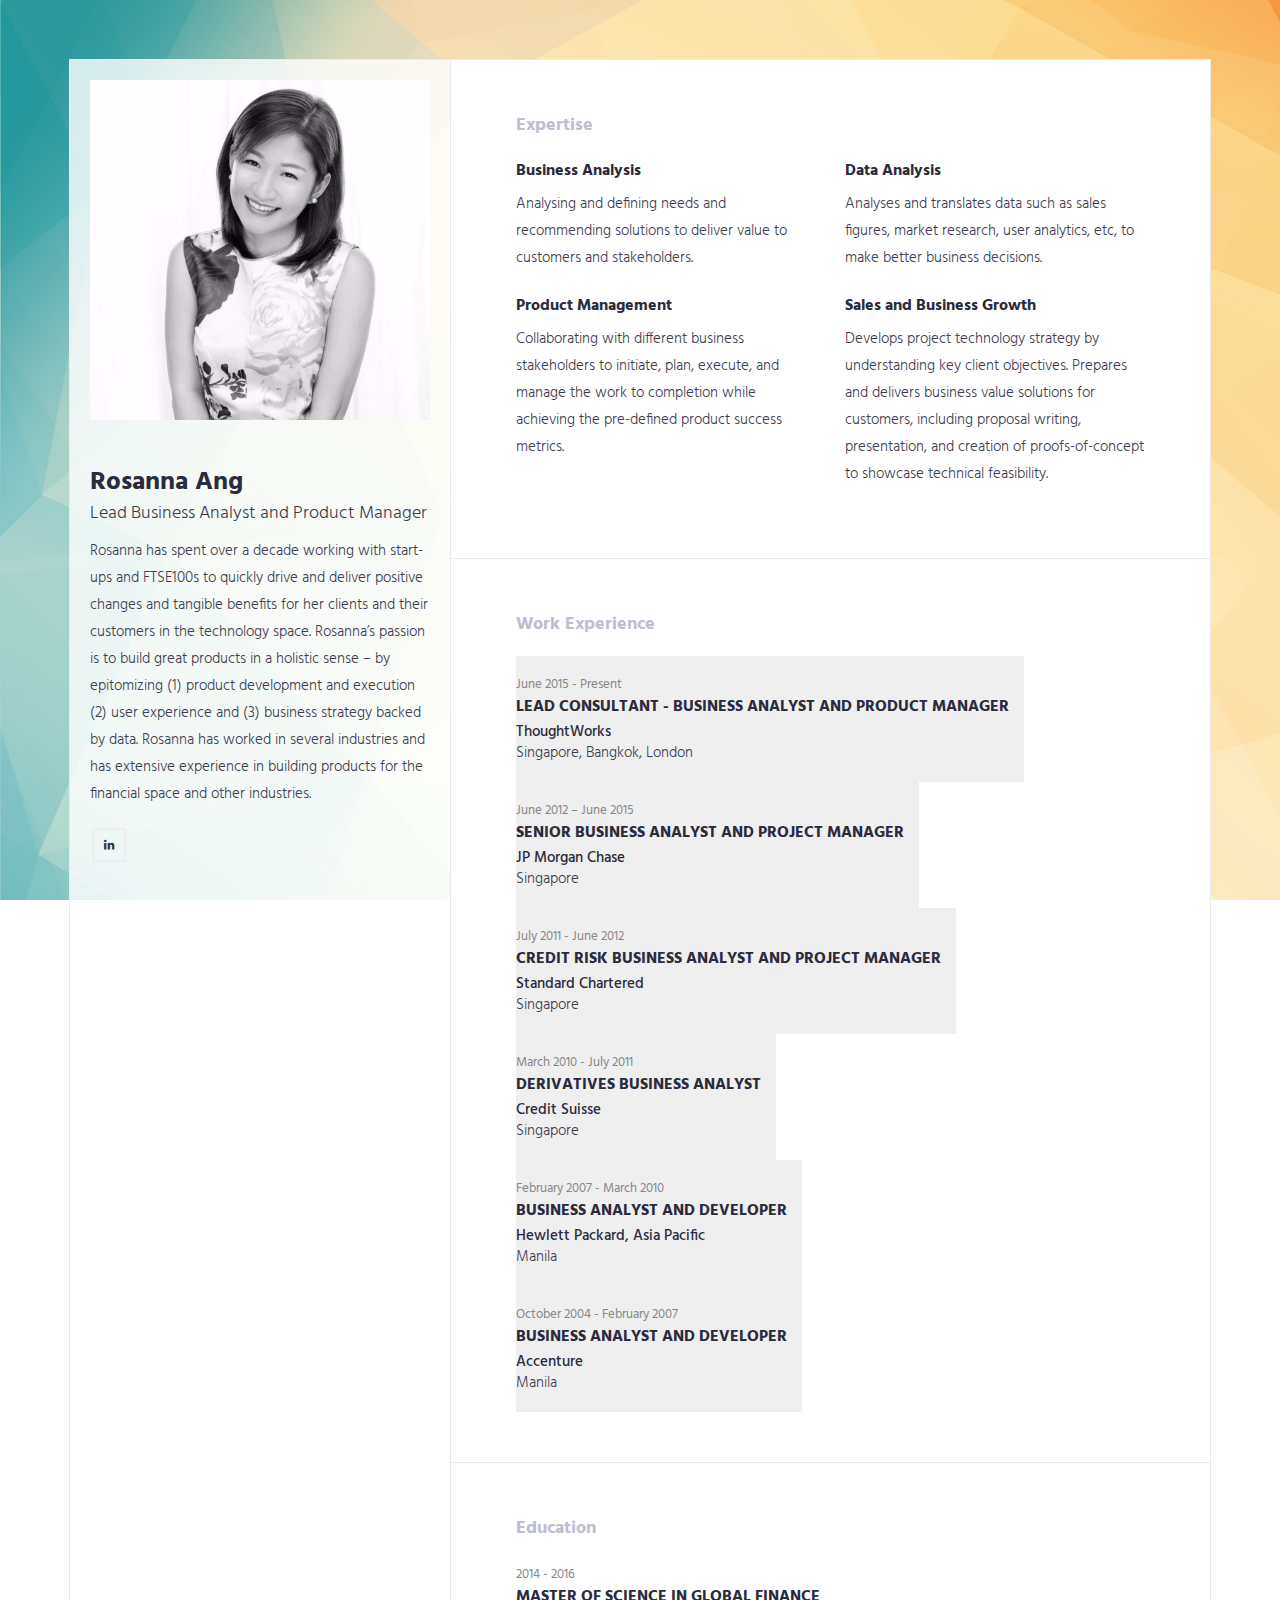
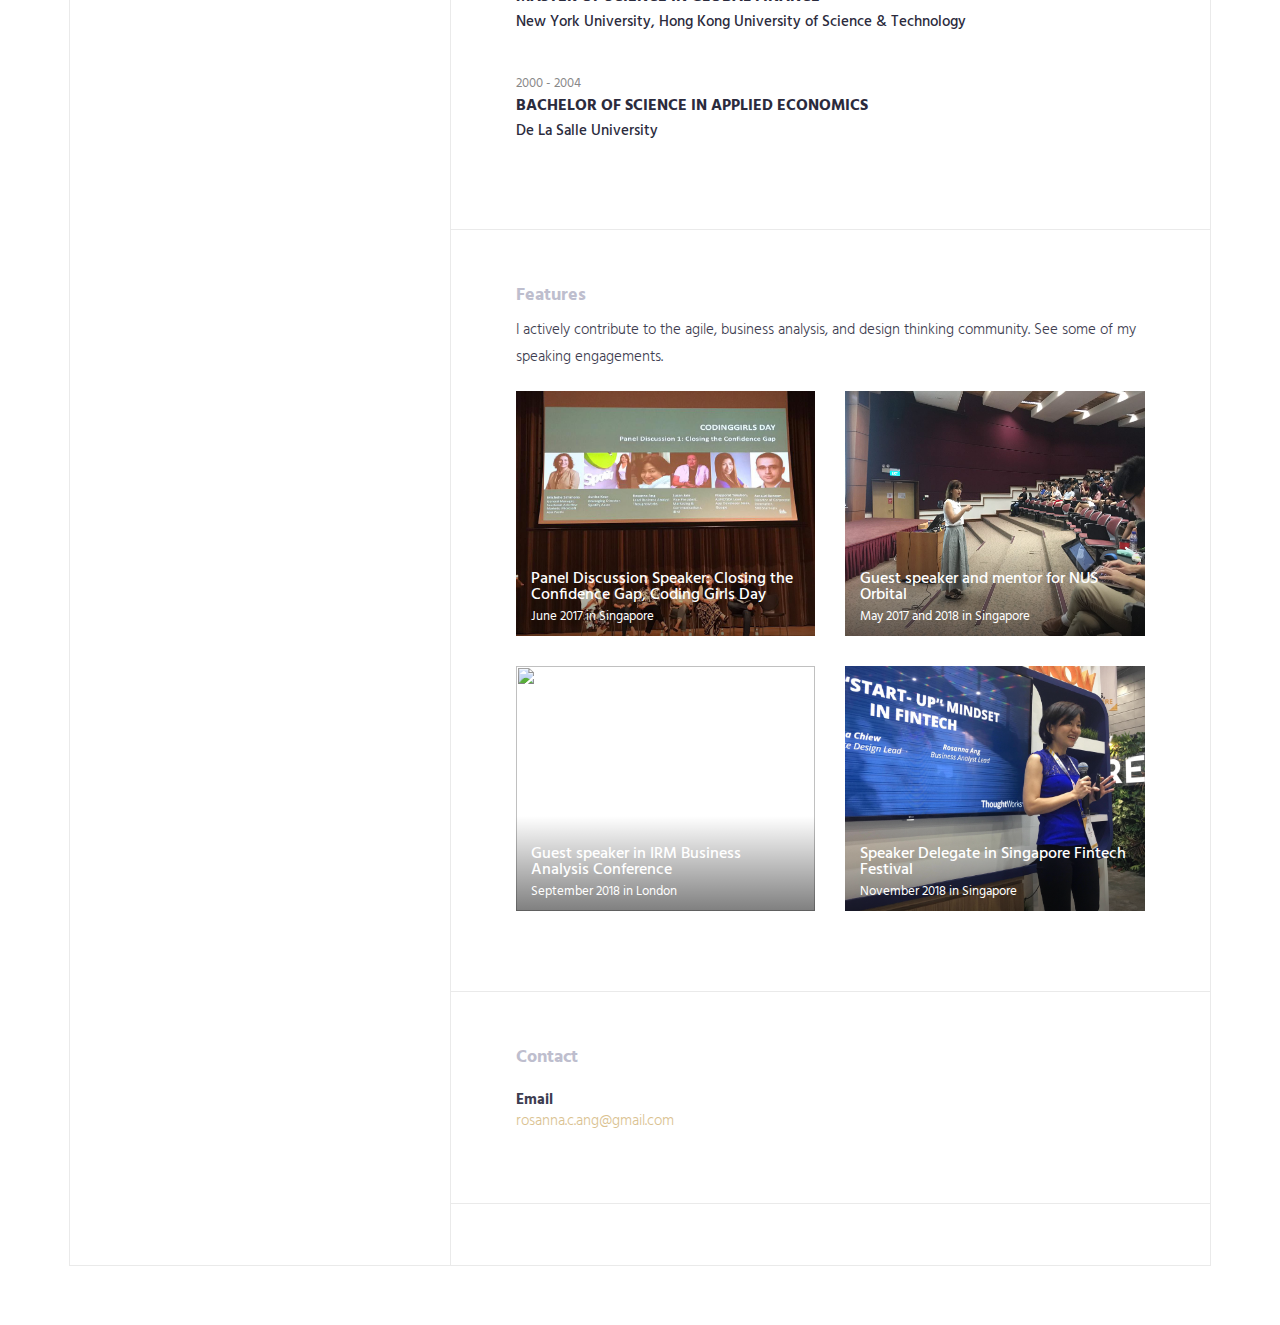
==== index.html @ b90ec31c "updates" ====
<!DOCTYPE html>
<html>
<head>

  <!-- Global site tag (gtag.js) - Google Analytics -->
<script async src="https://www.googletagmanager.com/gtag/js?id=UA-126764463-1"></script>
<script>
  window.dataLayer = window.dataLayer || [];
  function gtag(){dataLayer.push(arguments);}
  gtag('js', new Date());

  gtag('config', 'UA-126764463-1');
</script>


    <meta charset="utf-8">
    <meta http-equiv="X-UA-Compatible" content="IE=edge">
    <meta name="viewport" content="width=device-width, initial-scale=1">
    <!-- The above 3 meta tags *must* come first in the head; any other head content must come *after* these tags -->
    <title>Rosanna Ang</title>


    <!-- favicon -->
    <link href="favicon.png" rel=icon>

    <link rel="stylesheet" href="https://maxcdn.bootstrapcdn.com/bootstrap/4.1.3/css/bootstrap.min.css">
    <script src="https://ajax.googleapis.com/ajax/libs/jquery/3.3.1/jquery.min.js"></script>
    <script src="https://cdnjs.cloudflare.com/ajax/libs/popper.js/1.14.3/umd/popper.min.js"></script>
    <script src="https://maxcdn.bootstrapcdn.com/bootstrap/4.1.3/js/bootstrap.min.js"></script>


    <!-- web-fonts -->
    <link href="https://fonts.googleapis.com/css?family=Hind:300,400,500,600,700" rel="stylesheet">

    <!-- font-awesome -->
    <link href="css/font-awesome.min.css" rel="stylesheet">

    <!-- Bootstrap -->
    <link href="css/bootstrap.min.css" rel="stylesheet">

    <!-- Style CSS -->
    <link href="css/style.css" rel="stylesheet">

    <!-- HTML5 shim and Respond.js for IE8 support of HTML5 elements and media queries -->
    <!-- WARNING: Respond.js doesn't work if you view the page via file:// -->
    <!--[if lt IE 9]>
    <script src="https://oss.maxcdn.com/html5shiv/3.7.2/html5shiv.min.js"></script>
    <script src="https://oss.maxcdn.com/respond/1.4.2/respond.min.js"></script>
    <![endif]-->
</head>
<body id="page-top" data-spy="scroll" data-target=".navbar">
<div id="main-wrapper">
<!-- Page Preloader -->
<div id="preloader">
    <div id="status">
        <div class="status-mes"></div>
    </div>
</div>

<div class="columns-block container">
<div class="left-col-block blocks">
    <header class="header theiaStickySidebar">
        <div class="profile-img">
            <img src="img/Rosanna-Ang.jpg" class="img-responsive" alt=""/>
        </div>
        <div class="content">
            <h1>Rosanna Ang</h1>
            <span class="lead">Lead Business Analyst and Product Manager</span>

            <div class="about-text">
                <p>
                    Rosanna has spent over a decade working with start-ups and FTSE100s to quickly drive and deliver positive changes and tangible benefits for her clients and their customers in the technology space. Rosanna’s passion is to build great products in a holistic sense – by epitomizing (1) product development and execution (2) user experience and (3) business strategy backed by data.  Rosanna has worked in several industries and has extensive experience in building products for the financial space and other industries.
                </p>

            </div>


            <ul class="social-icon">
                <li><a href="https://sg.linkedin.com/in/rosanna-ang"><i class="fa fa-linkedin" aria-hidden="true"></i></a></li>
            </ul>
        </div>

    </header>
    <!-- .header-->
</div>
<!-- .left-col-block -->


<div class="right-col-block blocks">
<div class="theiaStickySidebar">
<section class="expertise-wrapper section-wrapper gray-bg">
    <div class="container-fluid">
        <div class="row">
            <div class="col-md-12">
                <div class="section-title">
                    <h2>Expertise</h2>
                </div>
            </div>
        </div>
        <!-- .row -->

        <div class="row">
          <div class="col-md-6">
              <div class="expertise-item">
                  <h3>Business Analysis</h3>

                  <p>
                      Analysing and defining needs and recommending solutions to deliver value to customers and stakeholders.
                  </p>
              </div>
          </div>
            <div class="col-md-6">
                <div class="expertise-item">
                    <h3>Data Analysis</h3>

                    <p>
                      Analyses and translates data such as sales figures, market research, user analytics, etc, to make better business decisions.
                    </p>
                </div>
            </div>

        </div>
        <div class="row">
          <div class="col-md-6">
              <div class="expertise-item">
                  <h3>Product Management</h3>

                  <p>
                      Collaborating with different business stakeholders to initiate, plan, execute, and manage the work to completion while achieving the pre-defined product success metrics.
                  </p>
              </div>
          </div>


            <div class="col-md-6">
                <div class="expertise-item">
                    <h3>Sales and Business Growth</h3>

                    <p>
                    Develops project technology strategy by understanding key client objectives. Prepares and delivers business value solutions for customers, including proposal writing, presentation, and creation of proofs-of-concept to showcase technical feasibility.</p>
                </div>
            </div>

        </div>


    </div>
</section>
<!-- .expertise-wrapper -->

<section class="section-wrapper section-experience gray-bg">
    <div class="container-fluid">
        <div class="row">
            <div class="col-md-12">
                <div class="section-title"><h2>Work Experience</h2>
                </div>
            </div>
        </div>


        <button class="collapsible">
          <small>June 2015 - Present</small>
          <h3>Lead Consultant - Business Analyst and Product Manager</h3>
          <h4>ThoughtWorks</h4>
          <p>Singapore, Bangkok, London</p>
        </button>
        <div class="contentcollapsible">
          <p>
            <ul style="list-style-type:disc; padding-left: 30px;">
              <li>Facilitates pre-sales discoveries and defines solutions scope, roadmap, prototypes, and delivery methodology by conducting discovery workshops with clients.  To date, contributed to 23.4% contracts won in Singapore and Thailand office for the current calendar year.</li>
              <li>Engages with client stakeholders on varying levels (up to executive status) to analyse identify business goals and opportunities as well as build product strategy and roadmap.  Applies design thinking methodology, agile principles, and data analysis techniques on all customer engagements from project execution to closure.
              </li>
              <li>Responsible for constantly identifying market trends and assessing product suitability which may require product repositioning and business strategy replanning.
              </li>
              <li>Managed the launch and deployment of products in market, in collaboration with other internal and external stakeholders.
              </li>
            </ul>
          </p>
        </div>
        <br>

        <button class="collapsible">
          <small>June 2012 – June 2015</small>
          <h3>Senior Business Analyst and Project Manager</h3>
          <h4>JP Morgan Chase</h4>
          <p>Singapore</p>
        </button>
        <div class="contentcollapsible">
          <p>
            <ul style="list-style-type:disc; padding-left: 30px;">
              <li>Facilitated requirements gathering and created business and functional requirements document at a global scale. Worked closely with the business users and technology team and ensured the timely and quality delivery of projects involving enhancements on cash management and settlement systems for Malaysia, Japan, Hong Kong, Philippines, Indonesia, China, and Singapore.</li>
              <li>Built and executed project plan, maintained scope, managed communications, monitored development and testing, and managed stakeholder’s expectations for medium and large scale projects.</li>
              <li>Lead a small team of project managers and business analyst.</li>
              <li>Lead the change control board for settlements and confirmation systems for currencies and OTC derivatives, ensuring the gatekeeping of process and system changes that impacts the back office users.</li>
            </ul>
          </p>
        </div>
        <br>

        <button class="collapsible">
          <small>July 2011 - June 2012</small>
          <h3>Credit Risk Business Analyst and Project Manager</h3>
          <h4>Standard Chartered</h4>
          <p>Singapore</p>
        </button>
        <div class="contentcollapsible">
          <p>
            <ul style="list-style-type:disc; padding-left: 30px;">
              <li>Worked closely with the in-house developers (SCB IT team), vendor counterparts (Sungard), end- users (Credit Risk Analytics department, Credit Risk monitoring and reporting team) and ensured that the projects are on time, within budget, and are delivered with great quality. Tasks included managing of project plan and timelines, monitoring project progress, and managing stakeholder’s expectations.</li>
              <li>Ensured that business requirements are properly elicited, fully documented, and correctly delivered in accordance to the end user expectations. Prepared test strategy plans, test cases, and training materials.</li>
              <li>Accounted for strategic goals of the credit risk systems and took part as a stakeholder in the change control board.</li>
            </ul>
          </p>
        </div>
        <br>

        <button class="collapsible">
          <small>March 2010 - July 2011</small>
          <h3>Derivatives Business Analyst</h3>
          <h4>Credit Suisse</h4>
          <p>Singapore</p>
        </button>
        <div class="contentcollapsible">
          <ul style="list-style-type:disc; padding-left: 30px;">
            <li>Gathered and documented the business and functional requirements for migration of derivative products from legacy to strategic back office system architecture.</li>
            <li>Created and maintained the requirements traceability matrix and the user acceptance test strategies for the said migration projects. Performed validation and valuation analysis and recommended solutions for reconciliation breaks encountered.</li>
            <li>Acted as the subject matter expert for the derivative products that were on-boarded on the new architecture. Conducted trainings to new hires and walkthroughs to developers and testers.</li>
            <li>Performed 2nd line support for production issues relating to FO-sourced products. Investigated issues that spanned from booking errors, environment issues, processing errors, and counterparty breaks among others.</li>
          </ul>
        </div>
        <br>

        <button class="collapsible">
          <small>February 2007 - March 2010</small>
          <h3>Business Analyst and Developer</h3>
          <h4>Hewlett Packard, Asia Pacific</h4>
          <p>Manila</p>
        </button>
        <div class="contentcollapsible">
          <p>
            <ul style="list-style-type:disc; padding-left: 30px;">
            <li>Gathered and documented the business and functional requirements for migration of derivative products from legacy to strategic back office system architecture.
            </li><li>Created and maintained the requirements traceability matrix and the user acceptance test strategies for the said migration projects. Performed validation and valuation analysis and recommended solutions for reconciliation breaks encountered.
            </li><li>Acted as the subject matter expert for the derivative products that were on-boarded on the new architecture. Conducted trainings to new hires and walkthroughs to developers and testers.
            </li><li>Performed 2nd line support for production issues relating to FO-sourced products. Investigated issues that spanned from booking errors, environment issues, processing errors, and counterparty breaks among others.
            </li></ul>
          </p>
        </div>
        <br>

        <button class="collapsible">
          <small>October 2004 - February 2007</small>
          <h3>Business Analyst and Developer</h3>
          <h4>Accenture</h4>
          <p>Manila</p>
        </button>
        <div class="contentcollapsible">
          <p>
            <ul style="list-style-type:disc; padding-left: 30px;">
              <li>As a Java developer, developed enhancements for a procurement system for a financial company.
              </li>
              <li>Created low-level designs and high-level business requirements as per the business requests.
              </li>
              <li>Acted as a software quality assurance representative of the team to ensure that processes are documented and that the teams are performing tasks in adherence to said processes. </li>
            </ul>
          </p>
        </div>
        <br>




        <script>
        var coll = document.getElementsByClassName("collapsible");
        var i;

        for (i = 0; i < coll.length; i++) {
            coll[i].addEventListener("click", function() {
                this.classList.toggle("active");
                var content = this.nextElementSibling;
                if (content.style.display === "block") {
                    content.style.display = "none";
                } else {
                    content.style.display = "block";
                }
            });
        }
        </script>



        <!--.row-->
    </div>
    <!-- .container-fluid -->

</section>
<!-- .section-experience -->

<section class="section-wrapper section-education">
    <div class="container-fluid">
        <div class="row">
            <div class="col-md-12">
                <div class="section-title"><h2>Education</h2></div>
            </div>
        </div>
        <!--.row-->
        <div class="row">
            <div class="col-md-12">
              <!-- .experience-item -->
              <div class="content-item">
                    <small>2014 - 2016</small>
                    <h3>Master of Science in Global Finance</h3>
                    <h4>New York University, Hong Kong University of Science & Technology</h4>
                </div>
                <!-- .experience-item -->
                <div class="content-item">
                    <small>2000 - 2004</small>
                    <h3>Bachelor of Science in Applied Economics</h3>
                    <h4>De La Salle University </h4>
                </div>
                <!-- .experience-item -->
            </div>
        </div>
        <!--.row-->
    </div>
    <!-- .container-fluid -->

</section>
<!-- .section-education -->


<!-- .section-publications -->

<!-- .portfolio -->

<section class="section-wrapper portfolio-section">
    <div class="container-fluid">
        <div class="row">
            <div class="col-md-12">
                <div class="section-title">
                    <h2>Features</h2>
                    <p>I actively contribute to the agile, business analysis, and design thinking community.  See some of my speaking engagements.</p>
                </div>
            </div>
        </div>
        <div class="row">
            <div class="col-md-6">
                <a class="portfolio-item" href="#">
                    <div class="portfolio-thumb">
                        <img src="img/codinggirlsday.jpg" alt="">
                    </div>

                    <div class="portfolio-info">
                        <h3>Panel Discussion Speaker: Closing the Confidence Gap, Coding Girls Day</h3>
                        <small>June 2017 in Singapore</small>
                    </div>
                    <!-- portfolio-info -->
                </a>
                <!-- .portfolio-item -->
            </div>
            <div class="col-md-6">
                <a class="portfolio-item" href="#">
                    <div class="portfolio-thumb">
                        <img src="img/NUS.JPG" alt="">
                    </div>

                    <div class="portfolio-info">
                        <h3>Guest speaker and mentor for NUS Orbital</h3>
                        <small>May 2017 and 2018 in Singapore</small>
                    </div>
                    <!-- portfolio-info -->
                </a>
                <!-- .portfolio-item -->
            </div>
            <div class="col-md-6">
                <a class="portfolio-item" href="#">
                    <div class="portfolio-thumb">
                        <img src="img/baconf.jpeg" alt="">
                    </div>

                    <div class="portfolio-info">
                        <h3>Guest speaker in IRM Business Analysis Conference</h3>
                        <small>September 2018 in London</small>
                    </div>
                    <!-- portfolio-info -->
                </a>
                <!-- .portfolio-item -->
            </div>
            <div class="col-md-6">
                <a class="portfolio-item" href="#">
                    <div class="portfolio-thumb">
                        <img src="img/sff2018.jpeg" alt="">
                    </div>

                    <div class="portfolio-info">
                        <h3>Speaker Delegate in Singapore Fintech Festival</h3>
                        <small>November 2018 in Singapore</small>
                    </div>
                    <!-- portfolio-info -->
                </a>
                <!-- .portfolio-item -->
            </div>


        </div>
        <!-- /.row -->
    </div>
</section>
<!-- .portfolio -->

<!-- .portfolio -->


<!-- .portfolio -->

<!-- .portfolio -->


<!-- .portfolio -->

<section class="section-contact section-wrapper gray-bg">
    <div class="container-fluid">
        <div class="row">
            <div class="col-md-12">
                <div class="section-title">
                    <h2>Contact</h2>
                </div>
            </div>
        </div>
        <!--.row-->
        <div class="row">
            <div class="col-md-12">


                <address>
                    <strong>Email</strong><br>
                    <a href="mailto:#">rosanna.c.ang@gmail.com</a>
                </address>
            </div>
        </div>
        <!--.row-->
        <div class="row">
            <div class="col-md-12">

                <!-- .feedback-form -->


            </div>
        </div>
    </div>
    <!--.container-fluid-->
</section>
<!--.section-contact-->

<footer class="footer">
    <div class="copyright-section">
        <div class="container-fluid">
            <div class="row">

            </div>
            <!--.row-->
        </div>
        <!-- .container-fluid -->
    </div>
    <!-- .copyright-section -->
</footer>
<!-- .footer -->
</div>
<!-- Sticky -->
</div>
<!-- .right-col-block -->
</div>
<!-- .columns-block -->
</div>
<!-- #main-wrapper -->

<!-- jquery -->
<script src="js/jquery-2.1.4.min.js"></script>

<!-- Bootstrap -->
<script src="js/bootstrap.min.js"></script>
<script src="js/theia-sticky-sidebar.js"></script>
<script src="js/scripts.js"></script>
</body>
</html>
---- css/style.css ----
/*
Template Name: Resumex
Description: HTML5 / CSS3 One Page
Version: 1.0
Author: themehippo.com
*/

/*------------------------------------------------------------------
# [Color codes]

# Body  (text): #3a4750
# Heading Color #444444
# Theme Color (link color) #82b541
# Mid grey (sub header) #f4f4f4
# -------------------------------------------------------------------*/

body {
    font-family : 'Hind', sans-serif;
    font-size   : 15px;
    line-height : 1.8em;
    color       : #3d3d50;
    font-weight : 300;
    background  : url("../img/background-color.jpeg") fixed;
    }

/* --------------------------------------
 * Global Typography
 *------------------------------------------*/

h1, h2, h3, h4, h5, h6 {
    margin : 0 0 15px;
    color  : #2b2b3d;
    }

h1 {
    font-size   : 26px;
    line-height : 1.8em;
    font-weight : 700;
    }

h2 {
    font-size   : 18px;
    line-height : 1.8em;
    font-weight : 700;
    }

h3 {
    font-size   : 16px;
    line-height : 1.8em;
    font-weight : 500;
    }

h4 {
    font-size   : 15px;
    line-height : 1.8em;
    font-weight : 500;
    }

h5 {
    font-size   : 15px;
    line-height : 1.5em;
    font-weight : 500;
    }

h6 {
    font-size   : 15px;
    line-height : 1.5em;
    }

/* --------------------------------------
 * LINK STYLE
 *------------------------------------------*/
a {
    color              : #dac291;
    text-decoration    : none;
    -webkit-transition : all 0.3s ease 0s;
    -moz-transition    : all 0.3s ease 0s;
    -o-transition      : all 0.3s ease 0s;
    transition         : all 0.3s ease 0s;
    }

a,
a:active,
a:focus,
a:active {
    text-decoration : none;
    outline         : none
    }

a:hover,
a:focus {
    text-decoration : none;
    color           : #ff9800;
    }

p {
    margin-bottom : 20px;
    }

ul {
    margin     : 0;
    padding    : 0;
    list-style : none;
    }

/*------------------
 * Button Style
 *------------------*/
.btn {
    padding        : 14px 30px 11px;
    margin-bottom  : 0;
    font-size      : 14px;
    font-weight    : 500;
    border-radius  : 0;
    border         : 0;
    text-transform : uppercase;
    }

.btn-lg {
    font-weight : 700;
    font-size   : 24px;
    padding     : 15px 30px;
    }

/*btn-primary*/
.btn-primary {
    background-color : #dac291;
    }

.btn-primary:hover,
.btn-primary:focus,
.btn-primary:active:focus {
    background : #ff9800;
    }

/*btn-default*/
.btn-default {
    color            : #2a54f5;
    background-color : transparent;
    border           : 2px solid #2a54f5;
    }

.btn-default:hover,
.btn-default:focus,
.btn-default:active:focus {
    background   : #2a54f5;
    color        : #ffffff;
    border-color : #2a54f5;
    }

button:focus,
.btn:focus,
.btn:active:focus {
    outline : none;
    }

/* --------------------
 * Column Block
 * -------------------*/

.columns-block {
    display                : -webkit-flex;
    display                : flex;
    -webkit-flex-direction : row;
    flex-direction         : row;
    margin                 : 60px auto;
    padding                : 0;
    box-shadow             : 0 0 0 1px #eaeaea;
    }

.blocks {
    box-sizing : border-box;
    }

.left-col-block {
    overflow     : hidden;
    -webkit-flex : 1 0 0;
    flex         : 1 0 0;
    position     : relative;
    background   : rgba(255, 255, 255, .8);
    border-right : 1px solid #eaeaea;
    }

.right-col-block {
    -webkit-flex : 2 0 0;
    flex         : 2 0 0;
    position     : relative;
    background   : #ffffff;
    }

@media (max-width : 768px) {

    .columns-block {
        display    : block;
        margin     : 0;
        box-shadow : none;
        }

    .left-col-block {
        width    : 100%;
        position : relative;
        border   : 0;
        }

    .right-col-block {
        width      : 100%;
        position   : relative;
        box-shadow : none;
        }
    }

@media (min-width : 769px) and (max-width : 1024px) {
    .columns-block {
        margin-top    : 30px;
        margin-bottom : 30px;
        }
    }

/* --------------------
 * Section Background
 * -------------------*/

.gray-bg {
    background-color : #ffffff;
    }

/* --------------------
 *  main Wrapper
 * -------------------*/
#main-wrapper {
    overflow : hidden;
    }

/*-------------------
 * Section Wrapper
 *-------------------*/
.section-wrapper {
    padding       : 50px;
    border-bottom : 1px solid #eaeaea;
    }

@media (max-width : 480px) {
    .section-wrapper {
        padding : 30px 20px;
        }
    }

/*---------------------------
* Section Title
*---------------------------*/
.section-title {
    margin-bottom : 15px;
    }

.section-title h2 {
    margin-bottom : 5px;
    color         : #bebece;
    }

/*-----------------------------
 * NAVIGATION & HEADER STYLE
 *-----------------------------*/

.header {
    padding  : 20px !important;
    margin   : 0;
    position : relative;
    }

.header .profile-img {
    margin-bottom : 50px;
    }

.header .content-wrapper {

    }

.header .content {
    width  : 100%;
    margin : 0 auto;
    }

.header .content h1 {
    line-height : 1;
    margin      : 0 0 5px;
    }

.header .content .lead {
    font-size : 18px;
    }

.header .content .about-text {
    margin : 10px 0;
    }

.header .btn {
    margin-top : 40px;
    }

@media (max-width : 768px) {
    .header {
        padding       : 0;
        text-align    : center;
        border-bottom : 1px solid #ededed;
        }

    .header img {
        margin : 0 auto;
        }

    .header .content {
        padding : 50px;
        }
    }

/* Header Sticky */

.sticky {
    position : -webkit-sticky;
    position : sticky;
    top      : 0;
    }

/*-------------------
 * Social Icon
 *-------------------*/

.social-icon {
    margin  : 20px 0;
    padding : 0;
    display : block;
    }

.social-icon li {
    display : inline-block;
    margin  : 0 2px;
    }

.social-icon li a {
    display       : block;
    font-size     : 12px;
    color         : #333333;
    width         : 34px;
    height        : 34px;
    line-height   : 33px;
    text-align    : center;
    border-radius : 2px;
    border        : 2px solid #eeeeee;
    }

.social-icon li a:hover {
    border-color : #cccccc;
    }

/*-------------------
 * Expertise
 *-------------------*/
.expertise-item {
    margin-bottom : 20px;
    }

.expertise-item h3 {
    margin-bottom : 5px;
    font-weight   : 700;
    }

/*-------------------
 * Skills Progressbar
 *-------------------*/

.progress-item {
    position : relative;
    }

.progress-item .progress-title {
    font-size     : 15px;
    font-weight   : 400;
    display       : inline-block;
    margin-bottom : 5px;
    }

.progress-item .progress {
    height        : 4px;
    box-shadow    : none;
    border-radius : 5px;
    }

.progress-item .progress-bar {
    background-color : #dac291;
    box-shadow       : none;
    text-align       : right;
    }

.progress-item .progress-percent {
    font-size        : 10px;
    background-color : #313131;
    position         : absolute;
    top              : 5px;
    padding          : 0 8px;
    border-radius    : 3px;
    }

.progress-item .progress-percent::before {
    content      : "";
    position     : absolute;
    left         : 0;
    bottom       : -4px;
    border-top   : 6px solid #313131;
    border-right : 8px solid transparent;
    }

/*-------------------
 * Portfolio
 *-------------------*/

.portfolio-item {
    position      : relative;
    display       : block;
    margin-bottom : 30px;
    }

.portfolio-item .portfolio-thumb img {
    height    : auto;
    display   : block;
    max-width : 100%;
    width:100%;
    height:245px;
    overflow:hidden;
    margin-left: auto;
    margin-right: auto;
    }




.portfolio-item .portfolio-info {
    position   : absolute;
    bottom     : 0;
    padding    : 30px 15px 5px;
    width      : 100%;
    background : -webkit-linear-gradient(
            top,
            transparent 0%,
            rgba(0, 0, 0, 0.5) 100%
    );
    }

.portfolio-item .portfolio-info h3 {
    margin      : 0;
    line-height : 1;
    color       : #ffffff;
    }

.portfolio-item .portfolio-info small {
    color : #ffffff;
    }

.portfolio-item:hover .portfolio-info {
    background : -webkit-linear-gradient(
            top,
            transparent 0%,
            #000 100%
    );
    }

/*-------------------
 * Content Item
 *-------------------*/

.content-item {
    margin-bottom : 40px;
    }

.content-item h3 {
    margin         : 0 0 10px;
    line-height    : 1;
    font-weight    : bold;
    text-transform : uppercase;
    }

.content-item h4 {
    margin      : 0;
    line-height : 1;
    }

.content-item small {
    color : #888888;
    }

/*-------------------
 * Contact
 *-------------------*/

.feedback-form {
    margin-top : 50px;
    }

/*-------------------
 * Form Style
 *-------------------*/
.form-control {
    height        : 50px;
    padding       : 0 20px;
    font-size     : 13px;
    line-height   : 50px;
    color         : #969595;
    border        : 1px solid #cccccc;
    border-radius : 0;
    box-shadow    : none;
    box-sizing    : border-box;
    }

.form-control:focus,
.form-control:active {
    box-shadow : none;
    }

/* --------------------------------------------
 *   Footer
 *---------------------------------------------- */

/* Copyright */

.footer {
    padding : 30px 50px;
    }

.footer .copyright-section {
    font-size : 13px;
    color     : #888888;

    }

.footer .copyright-section .copytext {
    font-weight : 400;
    display     : block;
    }

@media (max-width : 480px) {
    .footer {
        padding : 10px 20px;
        }
    }

/* ---------------------------------------------- /*
 * Preloader
/* ---------------------------------------------- */
#preloader {
    background : rgba(255, 255, 255,.8);
    bottom     : 0;
    left       : 0;
    position   : fixed;
    right      : 0;
    top        : 0;
    z-index    : 9999;
    }

#status,
.status-mes {
    background-image    : url(../img/preloader.svg);
    background-position : center;
    background-repeat   : no-repeat;
    height              : 200px;
    left                : 50%;
    margin              : -100px 0 0 -100px;
    position            : absolute;
    top                 : 50%;
    width               : 200px;
    }

.status-mes {
    background : none;
    left       : 0;
    margin     : 0;
    text-align : center;
    top        : 65%;
    }





      .collapsible {
          cursor: pointer;
          padding: 15px;
          padding-left: 0px;
          border: none;
          text-align: left;
          outline: none;
      }

      .active, .collapsible:hover {
          //background-color: #555;
      }

      .contentcollapsible {
          padding: 15px;
          display: none;
          overflow: hidden;
          background-color: #f1f1f1;
      }

      .collapsible {
          margin-bottom : 0px;
          }

      .collapsible h3 {
          margin         : 0 0 10px;
          line-height    : 1;
          font-weight    : bold;
          text-transform : uppercase;
          }

      .collapsible h4 {
          margin      : 0;
          line-height : 1;
          }

      .collapsible small {
          color : #888888;
          }

      .collapsible p {
          margin-bottom : 0px;
          }


.carousel-inner img {
      width: 100%;
      height: 100%;

  }

/*
  Colors in Palette
  Color	Hex	RGB
  #dac291	(218,194,145)
  #f8f3f1	(248,243,241)
  #def8fd	(222,248,253)
  #82b1c4	(130,177,196)
  #373e5b	(55,62,91)
  */
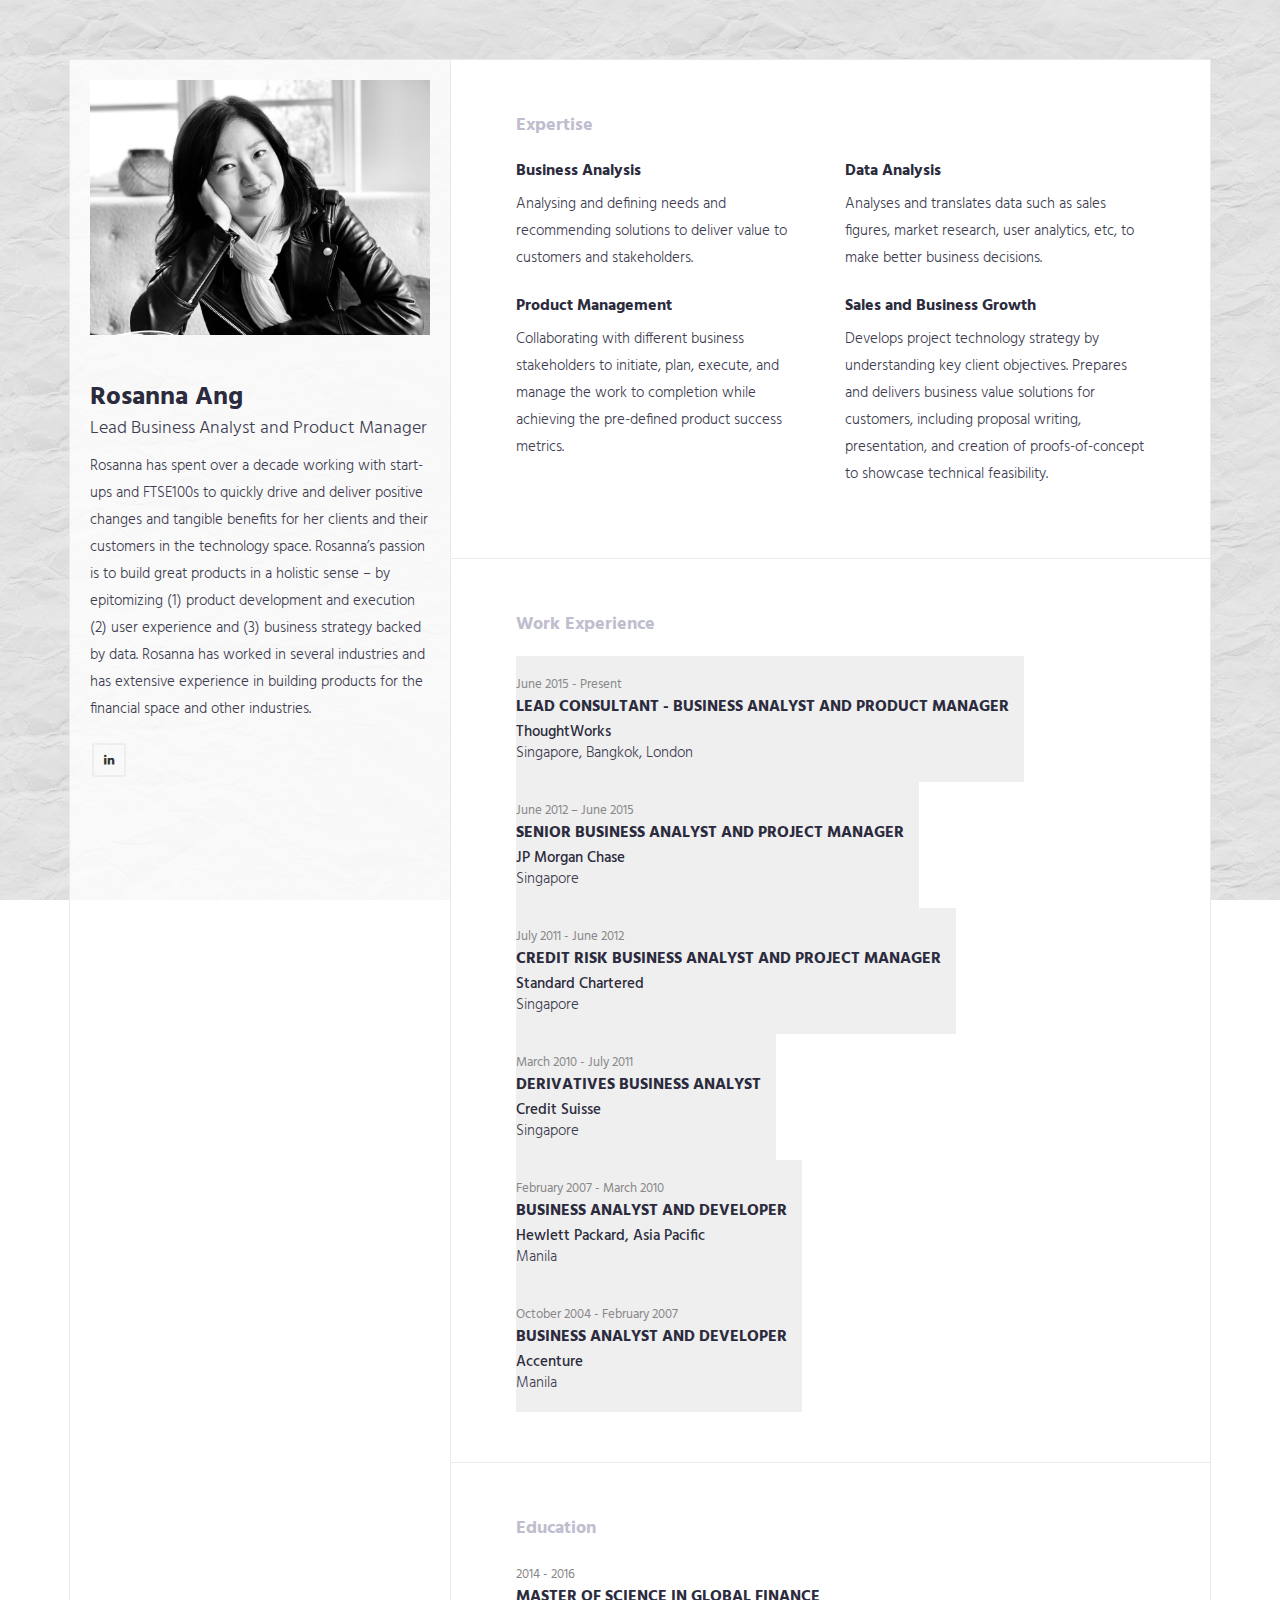
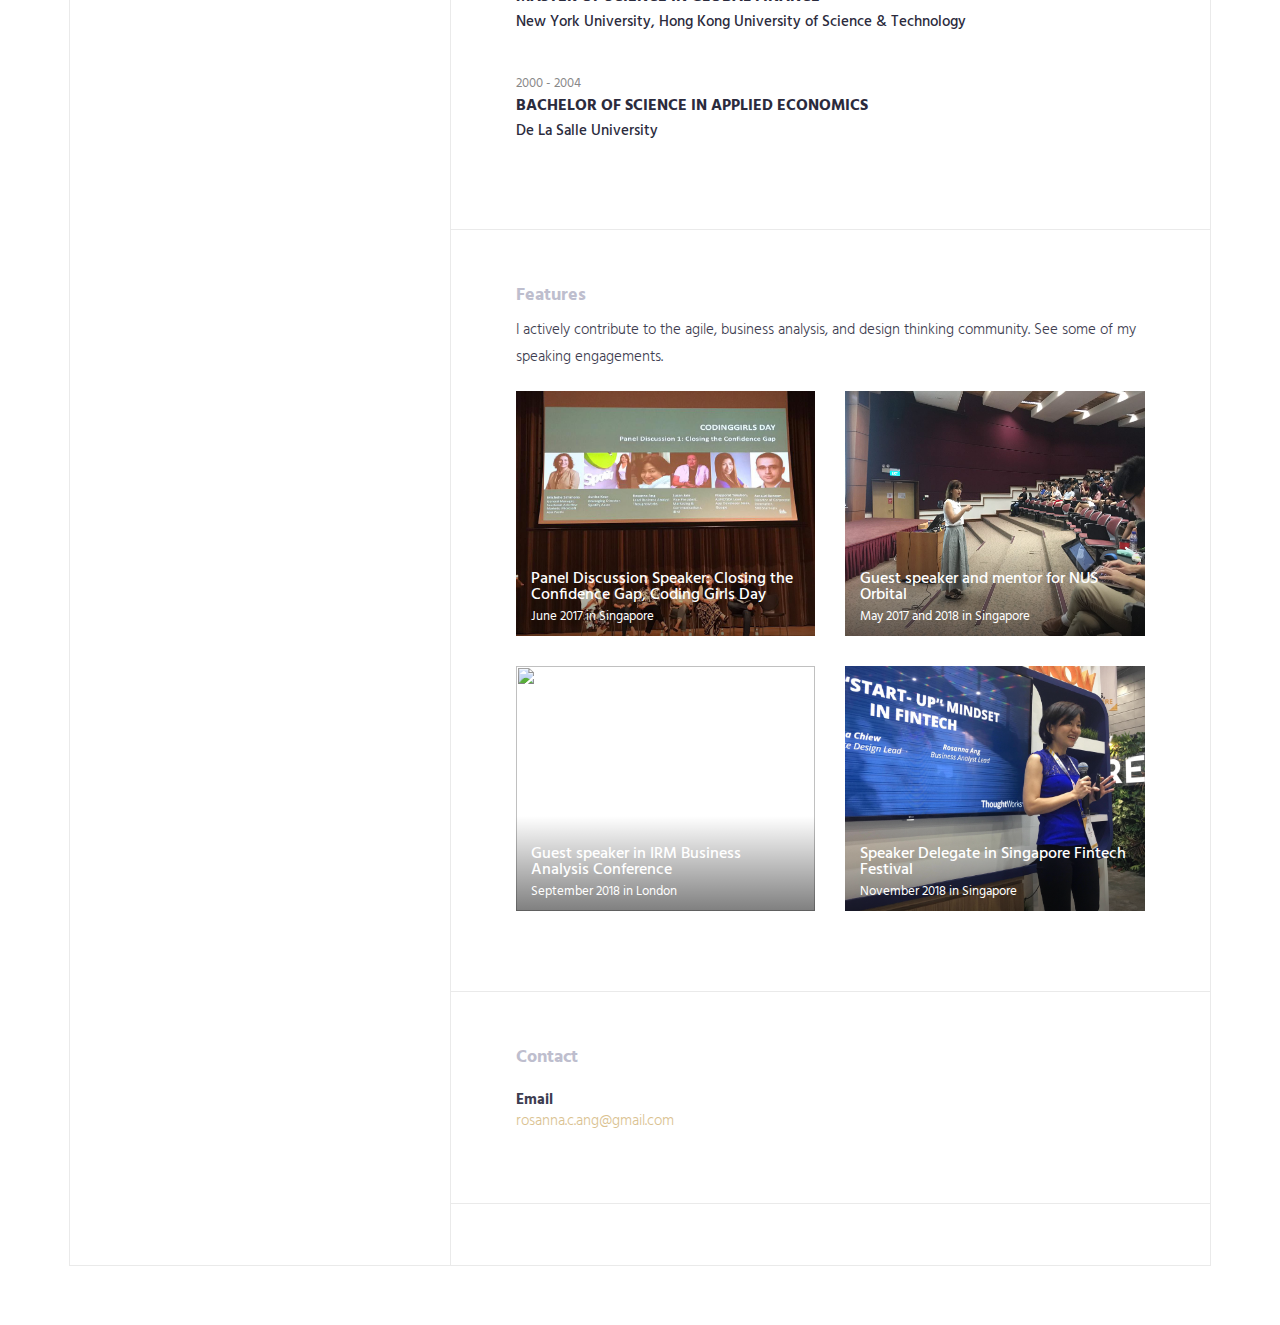
==== commit 95ce9d81: "updated photo" ====
--- a/index.html
+++ b/index.html
@@ -61,7 +61,7 @@
 <div class="left-col-block blocks">
     <header class="header theiaStickySidebar">
         <div class="profile-img">
-            <img src="img/Rosanna-Ang.jpg" class="img-responsive" alt=""/>
+            <img src="img/profile.jpg" class="img-responsive" alt=""/>
         </div>
         <div class="content">
             <h1>Rosanna Ang</h1>
--- a/css/style.css
+++ b/css/style.css
@@ -20,7 +20,7 @@
     line-height : 1.8em;
     color       : #3d3d50;
     font-weight : 300;
-    background  : url("../img/background-color.jpeg") fixed;
+    background  : url("../img/background-color2.jpg") fixed;
     }
 
 /* --------------------------------------
@@ -640,4 +640,3 @@
   #82b1c4	(130,177,196)
   #373e5b	(55,62,91)
   */
-  
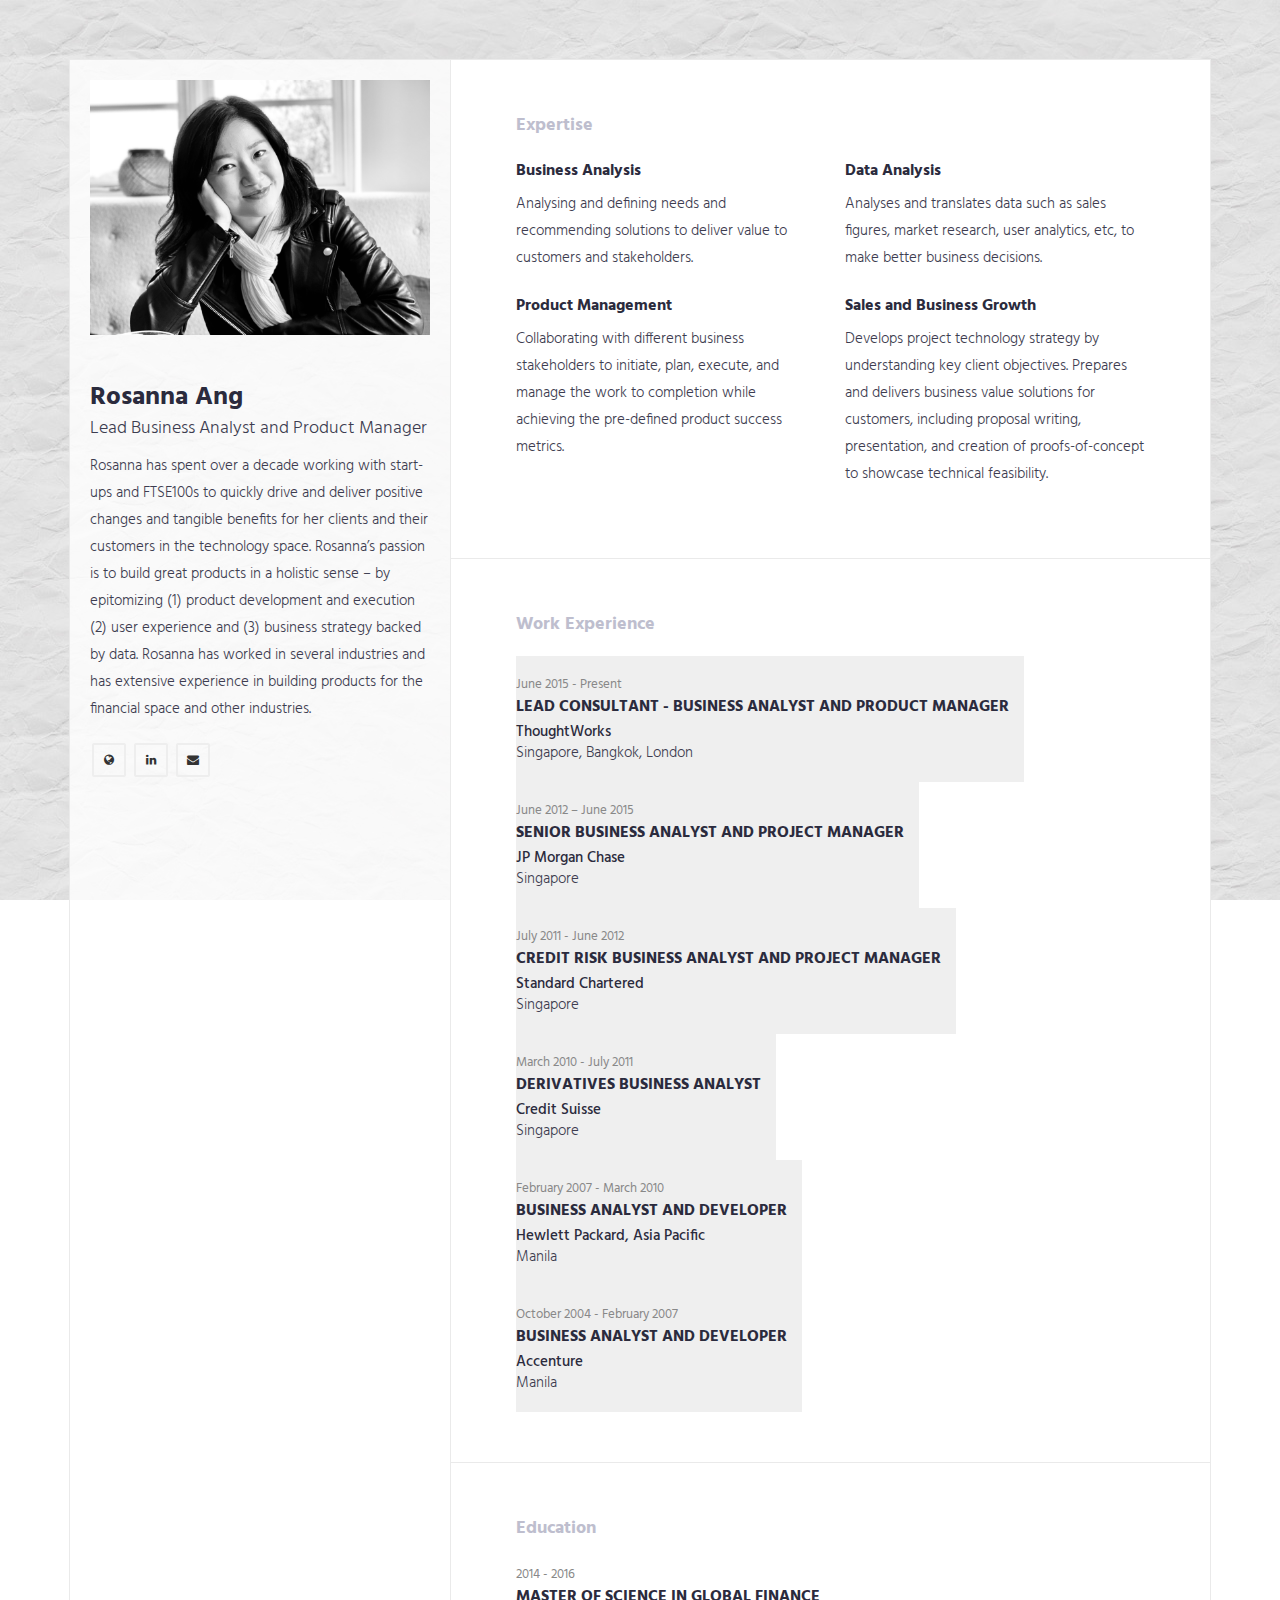
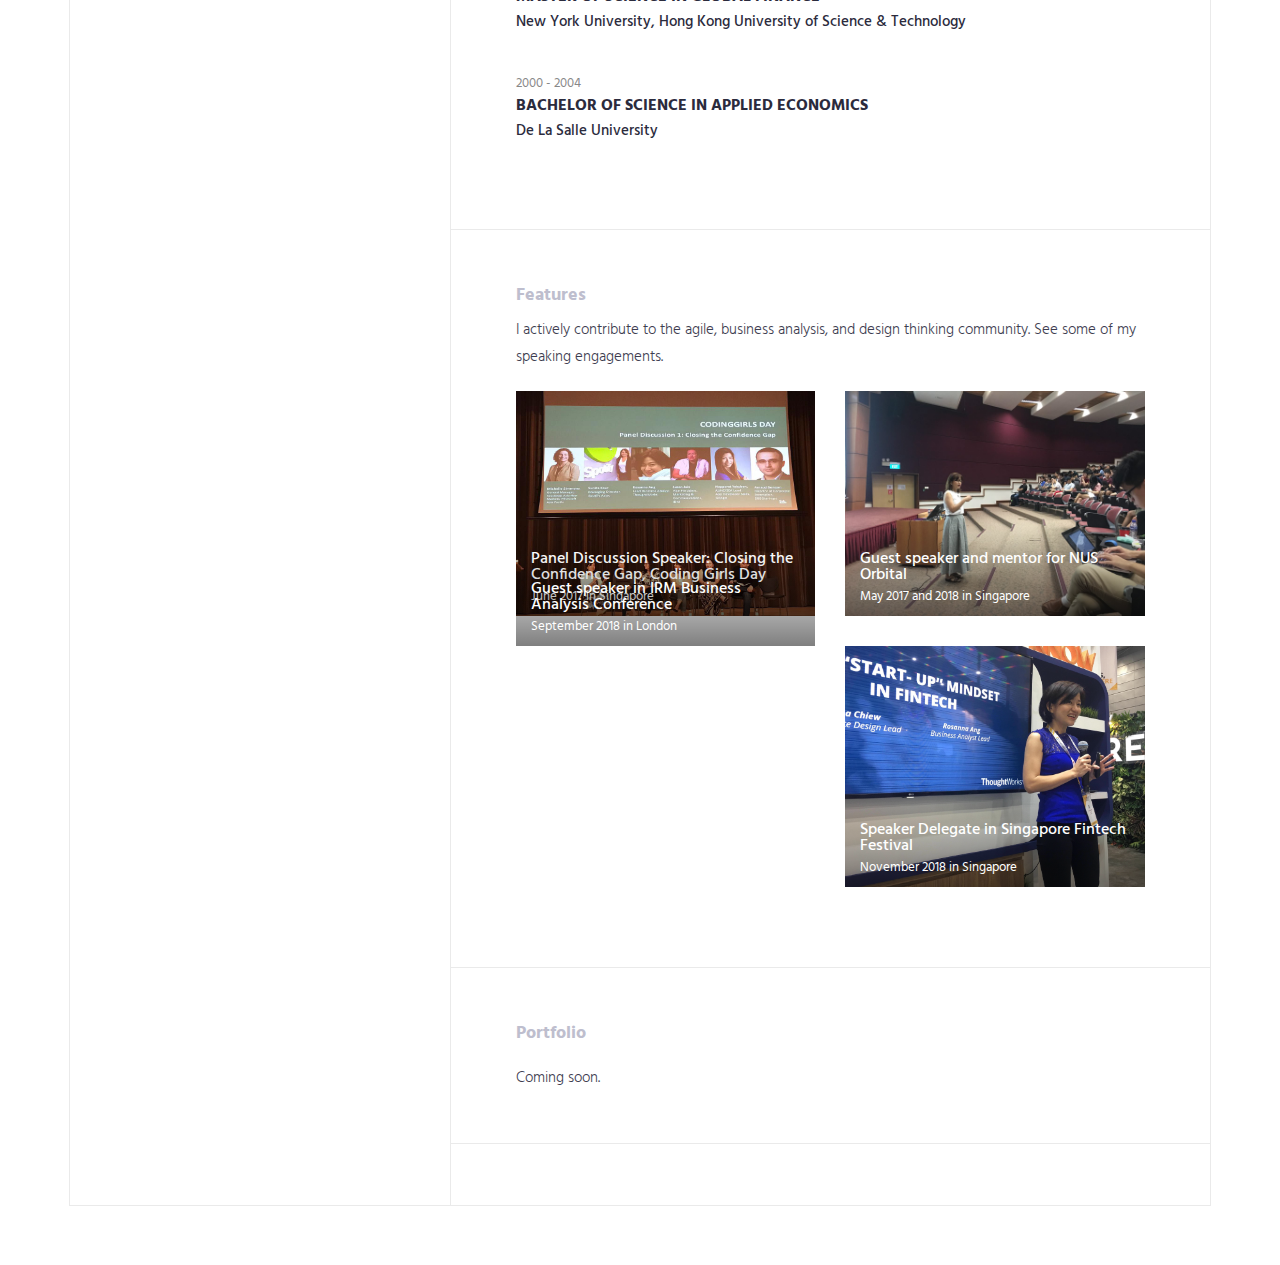
==== commit c1001471: "made some changes" ====
--- a/index.html
+++ b/index.html
@@ -1,485 +1,517 @@
 <!DOCTYPE html>
 <html>
+
 <head>
 
   <!-- Global site tag (gtag.js) - Google Analytics -->
-<script async src="https://www.googletagmanager.com/gtag/js?id=UA-126764463-1"></script>
-<script>
-  window.dataLayer = window.dataLayer || [];
-  function gtag(){dataLayer.push(arguments);}
-  gtag('js', new Date());
-
-  gtag('config', 'UA-126764463-1');
-</script>
-
-
-    <meta charset="utf-8">
-    <meta http-equiv="X-UA-Compatible" content="IE=edge">
-    <meta name="viewport" content="width=device-width, initial-scale=1">
-    <!-- The above 3 meta tags *must* come first in the head; any other head content must come *after* these tags -->
-    <title>Rosanna Ang</title>
-
-
-    <!-- favicon -->
-    <link href="favicon.png" rel=icon>
-
-    <link rel="stylesheet" href="https://maxcdn.bootstrapcdn.com/bootstrap/4.1.3/css/bootstrap.min.css">
-    <script src="https://ajax.googleapis.com/ajax/libs/jquery/3.3.1/jquery.min.js"></script>
-    <script src="https://cdnjs.cloudflare.com/ajax/libs/popper.js/1.14.3/umd/popper.min.js"></script>
-    <script src="https://maxcdn.bootstrapcdn.com/bootstrap/4.1.3/js/bootstrap.min.js"></script>
-
-
-    <!-- web-fonts -->
-    <link href="https://fonts.googleapis.com/css?family=Hind:300,400,500,600,700" rel="stylesheet">
-
-    <!-- font-awesome -->
-    <link href="css/font-awesome.min.css" rel="stylesheet">
-
-    <!-- Bootstrap -->
-    <link href="css/bootstrap.min.css" rel="stylesheet">
-
-    <!-- Style CSS -->
-    <link href="css/style.css" rel="stylesheet">
-
-    <!-- HTML5 shim and Respond.js for IE8 support of HTML5 elements and media queries -->
-    <!-- WARNING: Respond.js doesn't work if you view the page via file:// -->
-    <!--[if lt IE 9]>
+  <script async src="https://www.googletagmanager.com/gtag/js?id=UA-126764463-1"></script>
+  <script>
+    window.dataLayer = window.dataLayer || [];
+
+    function gtag() {
+      dataLayer.push(arguments);
+    }
+    gtag('js', new Date());
+    gtag('config', 'UA-126764463-1');
+  </script>
+
+
+  <meta charset="utf-8">
+  <meta http-equiv="X-UA-Compatible" content="IE=edge">
+  <meta name="viewport" content="width=device-width, initial-scale=1">
+  <!-- The above 3 meta tags *must* come first in the head; any other head content must come *after* these tags -->
+  <title>Rosanna Ang</title>
+
+
+  <!-- favicon -->
+  <link href="favicon.png" rel=icon>
+
+
+
+  <link rel="stylesheet" href="https://maxcdn.bootstrapcdn.com/bootstrap/4.1.3/css/bootstrap.min.css">
+  <script src="https://ajax.googleapis.com/ajax/libs/jquery/3.3.1/jquery.min.js"></script>
+  <script src="https://cdnjs.cloudflare.com/ajax/libs/popper.js/1.14.3/umd/popper.min.js"></script>
+  <script src="https://maxcdn.bootstrapcdn.com/bootstrap/4.1.3/js/bootstrap.min.js"></script>
+
+
+  <!-- web-fonts -->
+  <link href="https://fonts.googleapis.com/css?family=Hind:300,400,500,600,700" rel="stylesheet">
+
+  <!-- font-awesome -->
+  <link href="css/font-awesome.min.css" rel="stylesheet">
+
+  <!-- Bootstrap -->
+  <link href="css/bootstrap.min.css" rel="stylesheet">
+
+  <!-- Style CSS -->
+  <link href="css/style.css" rel="stylesheet">
+
+  <link href="css/print.css" rel="stylesheet" media="print" type="text/css" />
+
+
+
+  <!-- HTML5 shim and Respond.js for IE8 support of HTML5 elements and media queries -->
+  <!-- WARNING: Respond.js doesn't work if you view the page via file:// -->
+  <!--[if lt IE 9]>
     <script src="https://oss.maxcdn.com/html5shiv/3.7.2/html5shiv.min.js"></script>
     <script src="https://oss.maxcdn.com/respond/1.4.2/respond.min.js"></script>
     <![endif]-->
 </head>
+
 <body id="page-top" data-spy="scroll" data-target=".navbar">
-<div id="main-wrapper">
-<!-- Page Preloader -->
-<div id="preloader">
-    <div id="status">
+  <div id="main-wrapper">
+    <!-- Page Preloader -->
+    <div id="preloader">
+      <div id="status">
         <div class="status-mes"></div>
+      </div>
     </div>
-</div>
-
-<div class="columns-block container">
-<div class="left-col-block blocks">
-    <header class="header theiaStickySidebar">
-        <div class="profile-img">
-            <img src="img/profile.jpg" class="img-responsive" alt=""/>
-        </div>
-        <div class="content">
+
+    <div class="columns-block container">
+      <div class="left-col-block blocks">
+        <header class="header theiaStickySidebar">
+          <div class="profile-img">
+            <img src="img/profile.jpg" class="img-responsive" alt="" />
+          </div>
+          <div class="content">
             <h1>Rosanna Ang</h1>
             <span class="lead">Lead Business Analyst and Product Manager</span>
 
             <div class="about-text">
-                <p>
-                    Rosanna has spent over a decade working with start-ups and FTSE100s to quickly drive and deliver positive changes and tangible benefits for her clients and their customers in the technology space. Rosanna’s passion is to build great products in a holistic sense – by epitomizing (1) product development and execution (2) user experience and (3) business strategy backed by data.  Rosanna has worked in several industries and has extensive experience in building products for the financial space and other industries.
-                </p>
-
-            </div>
-
+              <p>
+                Rosanna has spent over a decade working with start-ups and FTSE100s to quickly drive and deliver positive changes and tangible benefits for her clients and their customers in the technology space. Rosanna’s passion is to build great
+                products in a holistic sense – by epitomizing (1) product development and execution (2) user experience and (3) business strategy backed by data. Rosanna has worked in several industries and has extensive experience in building
+                products for the financial space and other industries.
+              </p>
+
+            </div>
 
             <ul class="social-icon">
-                <li><a href="https://sg.linkedin.com/in/rosanna-ang"><i class="fa fa-linkedin" aria-hidden="true"></i></a></li>
+              <li><a href="http://rosanna-ang.com"><i class="fa fa-globe" aria-hidden="true"></i></a></li>
+              <li><a href="https://sg.linkedin.com/in/rosanna-ang"><i class="fa fa-linkedin" aria-hidden="true"></i></a></li>
+              <li><a href="mailto:rosanna.c.ang@gmail.com"><i class="fa fa-envelope" aria-hidden="true"></i></a></li>
             </ul>
-        </div>
-
-    </header>
-    <!-- .header-->
-</div>
-<!-- .left-col-block -->
-
-
-<div class="right-col-block blocks">
-<div class="theiaStickySidebar">
-<section class="expertise-wrapper section-wrapper gray-bg">
-    <div class="container-fluid">
-        <div class="row">
-            <div class="col-md-12">
-                <div class="section-title">
+
+            <p class="print-only">
+              Contact: +44 7946803809 </br>
+              Email: <a href="rosanna.c.ang@gmail.com">rosanna.c.ang@gmail.com</a> </br>
+              Website: <a href="rosanna-ang.com">rosanna-ang.com</a> </br>
+
+            </p>
+          </div>
+
+        </header>
+        <!-- .header-->
+      </div>
+      <!-- .left-col-block -->
+
+
+      <div class="right-col-block blocks">
+        <div class="theiaStickySidebar">
+          <section class="expertise-wrapper section-wrapper gray-bg">
+            <div class="container-fluid">
+              <div class="row">
+                <div class="col-md-12">
+                  <div class="section-title">
                     <h2>Expertise</h2>
-                </div>
-            </div>
-        </div>
-        <!-- .row -->
-
-        <div class="row">
-          <div class="col-md-6">
-              <div class="expertise-item">
-                  <h3>Business Analysis</h3>
-
-                  <p>
+                  </div>
+                </div>
+              </div>
+              <!-- .row -->
+
+              <div class="row">
+                <div class="col-md-6">
+                  <div class="expertise-item">
+                    <h3>Business Analysis</h3>
+
+                    <p>
                       Analysing and defining needs and recommending solutions to deliver value to customers and stakeholders.
-                  </p>
-              </div>
-          </div>
-            <div class="col-md-6">
-                <div class="expertise-item">
+                    </p>
+                  </div>
+                </div>
+                <div class="col-md-6">
+                  <div class="expertise-item">
                     <h3>Data Analysis</h3>
 
                     <p>
                       Analyses and translates data such as sales figures, market research, user analytics, etc, to make better business decisions.
                     </p>
-                </div>
-            </div>
-
-        </div>
-        <div class="row">
-          <div class="col-md-6">
-              <div class="expertise-item">
-                  <h3>Product Management</h3>
-
-                  <p>
+                  </div>
+                </div>
+
+              </div>
+              <div class="row">
+                <div class="col-md-6">
+                  <div class="expertise-item">
+                    <h3>Product Management</h3>
+
+                    <p>
                       Collaborating with different business stakeholders to initiate, plan, execute, and manage the work to completion while achieving the pre-defined product success metrics.
-                  </p>
-              </div>
-          </div>
-
-
-            <div class="col-md-6">
-                <div class="expertise-item">
+                    </p>
+                  </div>
+                </div>
+
+
+                <div class="col-md-6">
+                  <div class="expertise-item">
                     <h3>Sales and Business Growth</h3>
 
                     <p>
-                    Develops project technology strategy by understanding key client objectives. Prepares and delivers business value solutions for customers, including proposal writing, presentation, and creation of proofs-of-concept to showcase technical feasibility.</p>
-                </div>
-            </div>
-
-        </div>
-
-
-    </div>
-</section>
-<!-- .expertise-wrapper -->
-
-<section class="section-wrapper section-experience gray-bg">
-    <div class="container-fluid">
-        <div class="row">
-            <div class="col-md-12">
-                <div class="section-title"><h2>Work Experience</h2>
-                </div>
-            </div>
-        </div>
-
-
-        <button class="collapsible">
-          <small>June 2015 - Present</small>
-          <h3>Lead Consultant - Business Analyst and Product Manager</h3>
-          <h4>ThoughtWorks</h4>
-          <p>Singapore, Bangkok, London</p>
-        </button>
-        <div class="contentcollapsible">
-          <p>
-            <ul style="list-style-type:disc; padding-left: 30px;">
-              <li>Facilitates pre-sales discoveries and defines solutions scope, roadmap, prototypes, and delivery methodology by conducting discovery workshops with clients.  To date, contributed to 23.4% contracts won in Singapore and Thailand office for the current calendar year.</li>
-              <li>Engages with client stakeholders on varying levels (up to executive status) to analyse identify business goals and opportunities as well as build product strategy and roadmap.  Applies design thinking methodology, agile principles, and data analysis techniques on all customer engagements from project execution to closure.
-              </li>
-              <li>Responsible for constantly identifying market trends and assessing product suitability which may require product repositioning and business strategy replanning.
-              </li>
-              <li>Managed the launch and deployment of products in market, in collaboration with other internal and external stakeholders.
-              </li>
-            </ul>
-          </p>
-        </div>
-        <br>
-
-        <button class="collapsible">
-          <small>June 2012 – June 2015</small>
-          <h3>Senior Business Analyst and Project Manager</h3>
-          <h4>JP Morgan Chase</h4>
-          <p>Singapore</p>
-        </button>
-        <div class="contentcollapsible">
-          <p>
-            <ul style="list-style-type:disc; padding-left: 30px;">
-              <li>Facilitated requirements gathering and created business and functional requirements document at a global scale. Worked closely with the business users and technology team and ensured the timely and quality delivery of projects involving enhancements on cash management and settlement systems for Malaysia, Japan, Hong Kong, Philippines, Indonesia, China, and Singapore.</li>
-              <li>Built and executed project plan, maintained scope, managed communications, monitored development and testing, and managed stakeholder’s expectations for medium and large scale projects.</li>
-              <li>Lead a small team of project managers and business analyst.</li>
-              <li>Lead the change control board for settlements and confirmation systems for currencies and OTC derivatives, ensuring the gatekeeping of process and system changes that impacts the back office users.</li>
-            </ul>
-          </p>
-        </div>
-        <br>
-
-        <button class="collapsible">
-          <small>July 2011 - June 2012</small>
-          <h3>Credit Risk Business Analyst and Project Manager</h3>
-          <h4>Standard Chartered</h4>
-          <p>Singapore</p>
-        </button>
-        <div class="contentcollapsible">
-          <p>
-            <ul style="list-style-type:disc; padding-left: 30px;">
-              <li>Worked closely with the in-house developers (SCB IT team), vendor counterparts (Sungard), end- users (Credit Risk Analytics department, Credit Risk monitoring and reporting team) and ensured that the projects are on time, within budget, and are delivered with great quality. Tasks included managing of project plan and timelines, monitoring project progress, and managing stakeholder’s expectations.</li>
-              <li>Ensured that business requirements are properly elicited, fully documented, and correctly delivered in accordance to the end user expectations. Prepared test strategy plans, test cases, and training materials.</li>
-              <li>Accounted for strategic goals of the credit risk systems and took part as a stakeholder in the change control board.</li>
-            </ul>
-          </p>
-        </div>
-        <br>
-
-        <button class="collapsible">
-          <small>March 2010 - July 2011</small>
-          <h3>Derivatives Business Analyst</h3>
-          <h4>Credit Suisse</h4>
-          <p>Singapore</p>
-        </button>
-        <div class="contentcollapsible">
-          <ul style="list-style-type:disc; padding-left: 30px;">
-            <li>Gathered and documented the business and functional requirements for migration of derivative products from legacy to strategic back office system architecture.</li>
-            <li>Created and maintained the requirements traceability matrix and the user acceptance test strategies for the said migration projects. Performed validation and valuation analysis and recommended solutions for reconciliation breaks encountered.</li>
-            <li>Acted as the subject matter expert for the derivative products that were on-boarded on the new architecture. Conducted trainings to new hires and walkthroughs to developers and testers.</li>
-            <li>Performed 2nd line support for production issues relating to FO-sourced products. Investigated issues that spanned from booking errors, environment issues, processing errors, and counterparty breaks among others.</li>
-          </ul>
-        </div>
-        <br>
-
-        <button class="collapsible">
-          <small>February 2007 - March 2010</small>
-          <h3>Business Analyst and Developer</h3>
-          <h4>Hewlett Packard, Asia Pacific</h4>
-          <p>Manila</p>
-        </button>
-        <div class="contentcollapsible">
-          <p>
-            <ul style="list-style-type:disc; padding-left: 30px;">
-            <li>Gathered and documented the business and functional requirements for migration of derivative products from legacy to strategic back office system architecture.
-            </li><li>Created and maintained the requirements traceability matrix and the user acceptance test strategies for the said migration projects. Performed validation and valuation analysis and recommended solutions for reconciliation breaks encountered.
-            </li><li>Acted as the subject matter expert for the derivative products that were on-boarded on the new architecture. Conducted trainings to new hires and walkthroughs to developers and testers.
-            </li><li>Performed 2nd line support for production issues relating to FO-sourced products. Investigated issues that spanned from booking errors, environment issues, processing errors, and counterparty breaks among others.
-            </li></ul>
-          </p>
-        </div>
-        <br>
-
-        <button class="collapsible">
-          <small>October 2004 - February 2007</small>
-          <h3>Business Analyst and Developer</h3>
-          <h4>Accenture</h4>
-          <p>Manila</p>
-        </button>
-        <div class="contentcollapsible">
-          <p>
-            <ul style="list-style-type:disc; padding-left: 30px;">
-              <li>As a Java developer, developed enhancements for a procurement system for a financial company.
-              </li>
-              <li>Created low-level designs and high-level business requirements as per the business requests.
-              </li>
-              <li>Acted as a software quality assurance representative of the team to ensure that processes are documented and that the teams are performing tasks in adherence to said processes. </li>
-            </ul>
-          </p>
-        </div>
-        <br>
-
-
-
-
-        <script>
-        var coll = document.getElementsByClassName("collapsible");
-        var i;
-
-        for (i = 0; i < coll.length; i++) {
-            coll[i].addEventListener("click", function() {
-                this.classList.toggle("active");
-                var content = this.nextElementSibling;
-                if (content.style.display === "block") {
-                    content.style.display = "none";
-                } else {
-                    content.style.display = "block";
+                      Develops project technology strategy by understanding key client objectives. Prepares and delivers business value solutions for customers, including proposal writing, presentation, and creation of proofs-of-concept to showcase
+                      technical feasibility.</p>
+                  </div>
+                </div>
+
+              </div>
+
+
+            </div>
+          </section>
+          <!-- .expertise-wrapper -->
+
+          <section class="section-wrapper section-experience gray-bg">
+            <div class="container-fluid">
+              <div class="row">
+                <div class="col-md-12">
+                  <div class="section-title">
+                    <h2>Work Experience</h2>
+                  </div>
+                </div>
+              </div>
+
+
+              <button class="collapsible">
+                <small>June 2015 - Present</small>
+                <h3>Lead Consultant - Business Analyst and Product Manager</h3>
+                <h4>ThoughtWorks</h4>
+                <p>Singapore, Bangkok, London</p>
+              </button>
+              <div class="contentcollapsible">
+                <p>
+                  <ul style="list-style-type:disc; padding-left: 30px;">
+                    <li>Facilitates pre-sales discoveries and defines solutions scope, roadmap, prototypes, and delivery methodology by conducting discovery workshops with clients. To date, contributed to 23.4% contracts won in Singapore and Thailand
+                      office for the current calendar year.</li>
+                    <li>Engages with client stakeholders on varying levels (up to executive status) to analyse identify business goals and opportunities as well as build product strategy and roadmap. Applies design thinking methodology, agile
+                      principles, and data analysis techniques on all customer engagements from project execution to closure.
+                    </li>
+                    <li>Responsible for constantly identifying market trends and assessing product suitability which may require product repositioning and business strategy replanning.
+                    </li>
+                    <li>Managed the launch and deployment of products in market, in collaboration with other internal and external stakeholders.
+                    </li>
+                  </ul>
+                </p>
+              </div>
+              <br>
+
+              <button class="collapsible">
+                <small>June 2012 – June 2015</small>
+                <h3>Senior Business Analyst and Project Manager</h3>
+                <h4>JP Morgan Chase</h4>
+                <p>Singapore</p>
+              </button>
+              <div class="contentcollapsible">
+                <p>
+                  <ul style="list-style-type:disc; padding-left: 30px;">
+                    <li>Facilitated requirements gathering and created business and functional requirements document at a global scale. Worked closely with the business users and technology team and ensured the timely and quality delivery of projects
+                      involving enhancements on cash management and settlement systems for Malaysia, Japan, Hong Kong, Philippines, Indonesia, China, and Singapore.</li>
+                    <li>Built and executed project plan, maintained scope, managed communications, monitored development and testing, and managed stakeholder’s expectations for medium and large scale projects.</li>
+                    <li>Lead a small team of project managers and business analyst.</li>
+                    <li>Lead the change control board for settlements and confirmation systems for currencies and OTC derivatives, ensuring the gatekeeping of process and system changes that impacts the back office users.</li>
+                  </ul>
+                </p>
+              </div>
+              <br>
+
+              <button class="collapsible">
+                <small>July 2011 - June 2012</small>
+                <h3>Credit Risk Business Analyst and Project Manager</h3>
+                <h4>Standard Chartered</h4>
+                <p>Singapore</p>
+              </button>
+              <div class="contentcollapsible">
+                <p>
+                  <ul style="list-style-type:disc; padding-left: 30px;">
+                    <li>Worked closely with the in-house developers (SCB IT team), vendor counterparts (Sungard), end- users (Credit Risk Analytics department, Credit Risk monitoring and reporting team) and ensured that the projects are on time,
+                      within budget, and are delivered with great quality. Tasks included managing of project plan and timelines, monitoring project progress, and managing stakeholder’s expectations.</li>
+                    <li>Ensured that business requirements are properly elicited, fully documented, and correctly delivered in accordance to the end user expectations. Prepared test strategy plans, test cases, and training materials.</li>
+                    <li>Accounted for strategic goals of the credit risk systems and took part as a stakeholder in the change control board.</li>
+                  </ul>
+                </p>
+              </div>
+              <br>
+
+              <button class="collapsible">
+                <small>March 2010 - July 2011</small>
+                <h3>Derivatives Business Analyst</h3>
+                <h4>Credit Suisse</h4>
+                <p>Singapore</p>
+              </button>
+              <div class="contentcollapsible">
+                <ul style="list-style-type:disc; padding-left: 30px;">
+                  <li>Gathered and documented the business and functional requirements for migration of derivative products from legacy to strategic back office system architecture.</li>
+                  <li>Created and maintained the requirements traceability matrix and the user acceptance test strategies for the said migration projects. Performed validation and valuation analysis and recommended solutions for reconciliation breaks
+                    encountered.</li>
+                  <li>Acted as the subject matter expert for the derivative products that were on-boarded on the new architecture. Conducted trainings to new hires and walkthroughs to developers and testers.</li>
+                  <li>Performed 2nd line support for production issues relating to FO-sourced products. Investigated issues that spanned from booking errors, environment issues, processing errors, and counterparty breaks among others.</li>
+                </ul>
+              </div>
+              <br>
+
+              <button class="collapsible">
+                <small>February 2007 - March 2010</small>
+                <h3>Business Analyst and Developer</h3>
+                <h4>Hewlett Packard, Asia Pacific</h4>
+                <p>Manila</p>
+              </button>
+              <div class="contentcollapsible">
+                <p>
+                  <ul style="list-style-type:disc; padding-left: 30px;">
+                    <li>Gathered and documented the business and functional requirements for migration of derivative products from legacy to strategic back office system architecture.
+                    </li>
+                    <li>Created and maintained the requirements traceability matrix and the user acceptance test strategies for the said migration projects. Performed validation and valuation analysis and recommended solutions for reconciliation
+                      breaks encountered.
+                    </li>
+                    <li>Acted as the subject matter expert for the derivative products that were on-boarded on the new architecture. Conducted trainings to new hires and walkthroughs to developers and testers.
+                    </li>
+                    <li>Performed 2nd line support for production issues relating to FO-sourced products. Investigated issues that spanned from booking errors, environment issues, processing errors, and counterparty breaks among others.
+                    </li>
+                  </ul>
+                </p>
+              </div>
+              <br>
+
+              <button class="collapsible">
+                <small>October 2004 - February 2007</small>
+                <h3>Business Analyst and Developer</h3>
+                <h4>Accenture</h4>
+                <p>Manila</p>
+              </button>
+              <div class="contentcollapsible">
+                <p>
+                  <ul style="list-style-type:disc; padding-left: 30px;">
+                    <li>As a Java developer, developed enhancements for a procurement system for a financial company.
+                    </li>
+                    <li>Created low-level designs and high-level business requirements as per the business requests.
+                    </li>
+                    <li>Acted as a software quality assurance representative of the team to ensure that processes are documented and that the teams are performing tasks in adherence to said processes. </li>
+                  </ul>
+                </p>
+              </div>
+              <br>
+
+
+
+
+              <script>
+                var coll = document.getElementsByClassName("collapsible");
+                var i;
+
+                for (i = 0; i < coll.length; i++) {
+                  coll[i].addEventListener("click", function() {
+                    this.classList.toggle("active");
+                    var content = this.nextElementSibling;
+                    if (content.style.display === "block") {
+                      content.style.display = "none";
+                    } else {
+                      content.style.display = "block";
+                    }
+                  });
                 }
-            });
-        }
-        </script>
-
-
-
-        <!--.row-->
-    </div>
-    <!-- .container-fluid -->
-
-</section>
-<!-- .section-experience -->
-
-<section class="section-wrapper section-education">
-    <div class="container-fluid">
-        <div class="row">
-            <div class="col-md-12">
-                <div class="section-title"><h2>Education</h2></div>
-            </div>
-        </div>
-        <!--.row-->
-        <div class="row">
-            <div class="col-md-12">
-              <!-- .experience-item -->
-              <div class="content-item">
+              </script>
+
+
+
+              <!--.row-->
+            </div>
+            <!-- .container-fluid -->
+
+          </section>
+          <!-- .section-experience -->
+
+          <section class="section-wrapper section-education">
+            <div class="container-fluid">
+              <div class="row">
+                <div class="col-md-12">
+                  <div class="section-title">
+                    <h2>Education</h2>
+                  </div>
+                </div>
+              </div>
+              <!--.row-->
+              <div class="row">
+                <div class="col-md-12">
+                  <!-- .experience-item -->
+                  <div class="content-item">
                     <small>2014 - 2016</small>
                     <h3>Master of Science in Global Finance</h3>
                     <h4>New York University, Hong Kong University of Science & Technology</h4>
-                </div>
-                <!-- .experience-item -->
-                <div class="content-item">
+                  </div>
+                  <!-- .experience-item -->
+                  <div class="content-item">
                     <small>2000 - 2004</small>
                     <h3>Bachelor of Science in Applied Economics</h3>
                     <h4>De La Salle University </h4>
-                </div>
-                <!-- .experience-item -->
-            </div>
+                  </div>
+                  <!-- .experience-item -->
+                </div>
+              </div>
+              <!--.row-->
+            </div>
+            <!-- .container-fluid -->
+
+          </section>
+          <!-- .section-education -->
+
+
+          <!-- .section-publications -->
+
+          <!-- .portfolio -->
+
+          <section class="section-wrapper portfolio-section">
+            <div class="container-fluid">
+              <div class="row">
+                <div class="col-md-12">
+                  <div class="section-title">
+                    <h2>Features</h2>
+                    <p>I actively contribute to the agile, business analysis, and design thinking community. See some of my speaking engagements.</p>
+                  </div>
+                </div>
+              </div>
+              <div class="row">
+                <div class="col-md-6">
+                  <a class="portfolio-item" href="#">
+                    <div class="portfolio-thumb">
+                      <img src="img/codinggirlsday.jpg" alt="">
+                    </div>
+
+                    <div class="portfolio-info">
+                      <h3>Panel Discussion Speaker: Closing the Confidence Gap, Coding Girls Day</h3>
+                      <small>June 2017 in Singapore</small>
+                    </div>
+                    <!-- portfolio-info -->
+                  </a>
+                  <!-- .portfolio-item -->
+                </div>
+                <div class="col-md-6">
+                  <a class="portfolio-item" href="#">
+                    <div class="portfolio-thumb">
+                      <img src="img/NUS.JPG" alt="">
+                    </div>
+
+                    <div class="portfolio-info">
+                      <h3>Guest speaker and mentor for NUS Orbital</h3>
+                      <small>May 2017 and 2018 in Singapore</small>
+                    </div>
+                    <!-- portfolio-info -->
+                  </a>
+                  <!-- .portfolio-item -->
+                </div>
+                <div class="col-md-6">
+                  <a class="portfolio-item" href="#">
+                    <div class="portfolio-thumb">
+                      <img src="img/baconf.jpeg" alt="">
+                    </div>
+
+                    <div class="portfolio-info">
+                      <h3>Guest speaker in IRM Business Analysis Conference</h3>
+                      <small>September 2018 in London</small>
+                    </div>
+                    <!-- portfolio-info -->
+                  </a>
+                  <!-- .portfolio-item -->
+                </div>
+                <div class="col-md-6">
+                  <a class="portfolio-item" href="#">
+                    <div class="portfolio-thumb">
+                      <img src="img/sff2018.jpeg" alt="">
+                    </div>
+
+                    <div class="portfolio-info">
+                      <h3>Speaker Delegate in Singapore Fintech Festival</h3>
+                      <small>November 2018 in Singapore</small>
+                    </div>
+                    <!-- portfolio-info -->
+                  </a>
+                  <!-- .portfolio-item -->
+                </div>
+
+
+              </div>
+              <!-- /.row -->
+            </div>
+          </section>
+          <!-- .portfolio -->
+
+          <!-- .portfolio -->
+
+
+          <!-- .portfolio -->
+
+          <!-- .portfolio -->
+
+
+          <!-- .portfolio -->
+
+          <section class="section-contact section-wrapper gray-bg">
+            <div class="container-fluid">
+              <div class="row">
+                <div class="col-md-12">
+                  <div class="section-title">
+                    <h2>Portfolio</h2>
+                  </div>
+                </div>
+              </div>
+              <!--.row-->
+              <div class="row">
+                <div class="col-md-12">
+
+
+                  Coming soon.
+                </div>
+              </div>
+              <!--.row-->
+              <div class="row">
+                <div class="col-md-12">
+
+                  <!-- .feedback-form -->
+
+
+                </div>
+              </div>
+            </div>
+            <!--.container-fluid-->
+          </section>
+          <!--.section-contact-->
+
+          <footer class="footer">
+            <div class="copyright-section">
+              <div class="container-fluid">
+                <div class="row">
+
+                </div>
+                <!--.row-->
+              </div>
+              <!-- .container-fluid -->
+            </div>
+            <!-- .copyright-section -->
+          </footer>
+          <!-- .footer -->
         </div>
-        <!--.row-->
+        <!-- Sticky -->
+      </div>
+      <!-- .right-col-block -->
     </div>
-    <!-- .container-fluid -->
-
-</section>
-<!-- .section-education -->
-
-
-<!-- .section-publications -->
-
-<!-- .portfolio -->
-
-<section class="section-wrapper portfolio-section">
-    <div class="container-fluid">
-        <div class="row">
-            <div class="col-md-12">
-                <div class="section-title">
-                    <h2>Features</h2>
-                    <p>I actively contribute to the agile, business analysis, and design thinking community.  See some of my speaking engagements.</p>
-                </div>
-            </div>
-        </div>
-        <div class="row">
-            <div class="col-md-6">
-                <a class="portfolio-item" href="#">
-                    <div class="portfolio-thumb">
-                        <img src="img/codinggirlsday.jpg" alt="">
-                    </div>
-
-                    <div class="portfolio-info">
-                        <h3>Panel Discussion Speaker: Closing the Confidence Gap, Coding Girls Day</h3>
-                        <small>June 2017 in Singapore</small>
-                    </div>
-                    <!-- portfolio-info -->
-                </a>
-                <!-- .portfolio-item -->
-            </div>
-            <div class="col-md-6">
-                <a class="portfolio-item" href="#">
-                    <div class="portfolio-thumb">
-                        <img src="img/NUS.JPG" alt="">
-                    </div>
-
-                    <div class="portfolio-info">
-                        <h3>Guest speaker and mentor for NUS Orbital</h3>
-                        <small>May 2017 and 2018 in Singapore</small>
-                    </div>
-                    <!-- portfolio-info -->
-                </a>
-                <!-- .portfolio-item -->
-            </div>
-            <div class="col-md-6">
-                <a class="portfolio-item" href="#">
-                    <div class="portfolio-thumb">
-                        <img src="img/baconf.jpeg" alt="">
-                    </div>
-
-                    <div class="portfolio-info">
-                        <h3>Guest speaker in IRM Business Analysis Conference</h3>
-                        <small>September 2018 in London</small>
-                    </div>
-                    <!-- portfolio-info -->
-                </a>
-                <!-- .portfolio-item -->
-            </div>
-            <div class="col-md-6">
-                <a class="portfolio-item" href="#">
-                    <div class="portfolio-thumb">
-                        <img src="img/sff2018.jpeg" alt="">
-                    </div>
-
-                    <div class="portfolio-info">
-                        <h3>Speaker Delegate in Singapore Fintech Festival</h3>
-                        <small>November 2018 in Singapore</small>
-                    </div>
-                    <!-- portfolio-info -->
-                </a>
-                <!-- .portfolio-item -->
-            </div>
-
-
-        </div>
-        <!-- /.row -->
-    </div>
-</section>
-<!-- .portfolio -->
-
-<!-- .portfolio -->
-
-
-<!-- .portfolio -->
-
-<!-- .portfolio -->
-
-
-<!-- .portfolio -->
-
-<section class="section-contact section-wrapper gray-bg">
-    <div class="container-fluid">
-        <div class="row">
-            <div class="col-md-12">
-                <div class="section-title">
-                    <h2>Contact</h2>
-                </div>
-            </div>
-        </div>
-        <!--.row-->
-        <div class="row">
-            <div class="col-md-12">
-
-
-                <address>
-                    <strong>Email</strong><br>
-                    <a href="mailto:#">rosanna.c.ang@gmail.com</a>
-                </address>
-            </div>
-        </div>
-        <!--.row-->
-        <div class="row">
-            <div class="col-md-12">
-
-                <!-- .feedback-form -->
-
-
-            </div>
-        </div>
-    </div>
-    <!--.container-fluid-->
-</section>
-<!--.section-contact-->
-
-<footer class="footer">
-    <div class="copyright-section">
-        <div class="container-fluid">
-            <div class="row">
-
-            </div>
-            <!--.row-->
-        </div>
-        <!-- .container-fluid -->
-    </div>
-    <!-- .copyright-section -->
-</footer>
-<!-- .footer -->
-</div>
-<!-- Sticky -->
-</div>
-<!-- .right-col-block -->
-</div>
-<!-- .columns-block -->
-</div>
-<!-- #main-wrapper -->
-
-<!-- jquery -->
-<script src="js/jquery-2.1.4.min.js"></script>
-
-<!-- Bootstrap -->
-<script src="js/bootstrap.min.js"></script>
-<script src="js/theia-sticky-sidebar.js"></script>
-<script src="js/scripts.js"></script>
+    <!-- .columns-block -->
+  </div>
+  <!-- #main-wrapper -->
+
+  <!-- jquery -->
+  <script src="js/jquery-2.1.4.min.js"></script>
+
+  <!-- Bootstrap -->
+  <script src="js/bootstrap.min.js"></script>
+  <script src="js/theia-sticky-sidebar.js"></script>
+  <script src="js/scripts.js"></script>
 </body>
+
 </html>
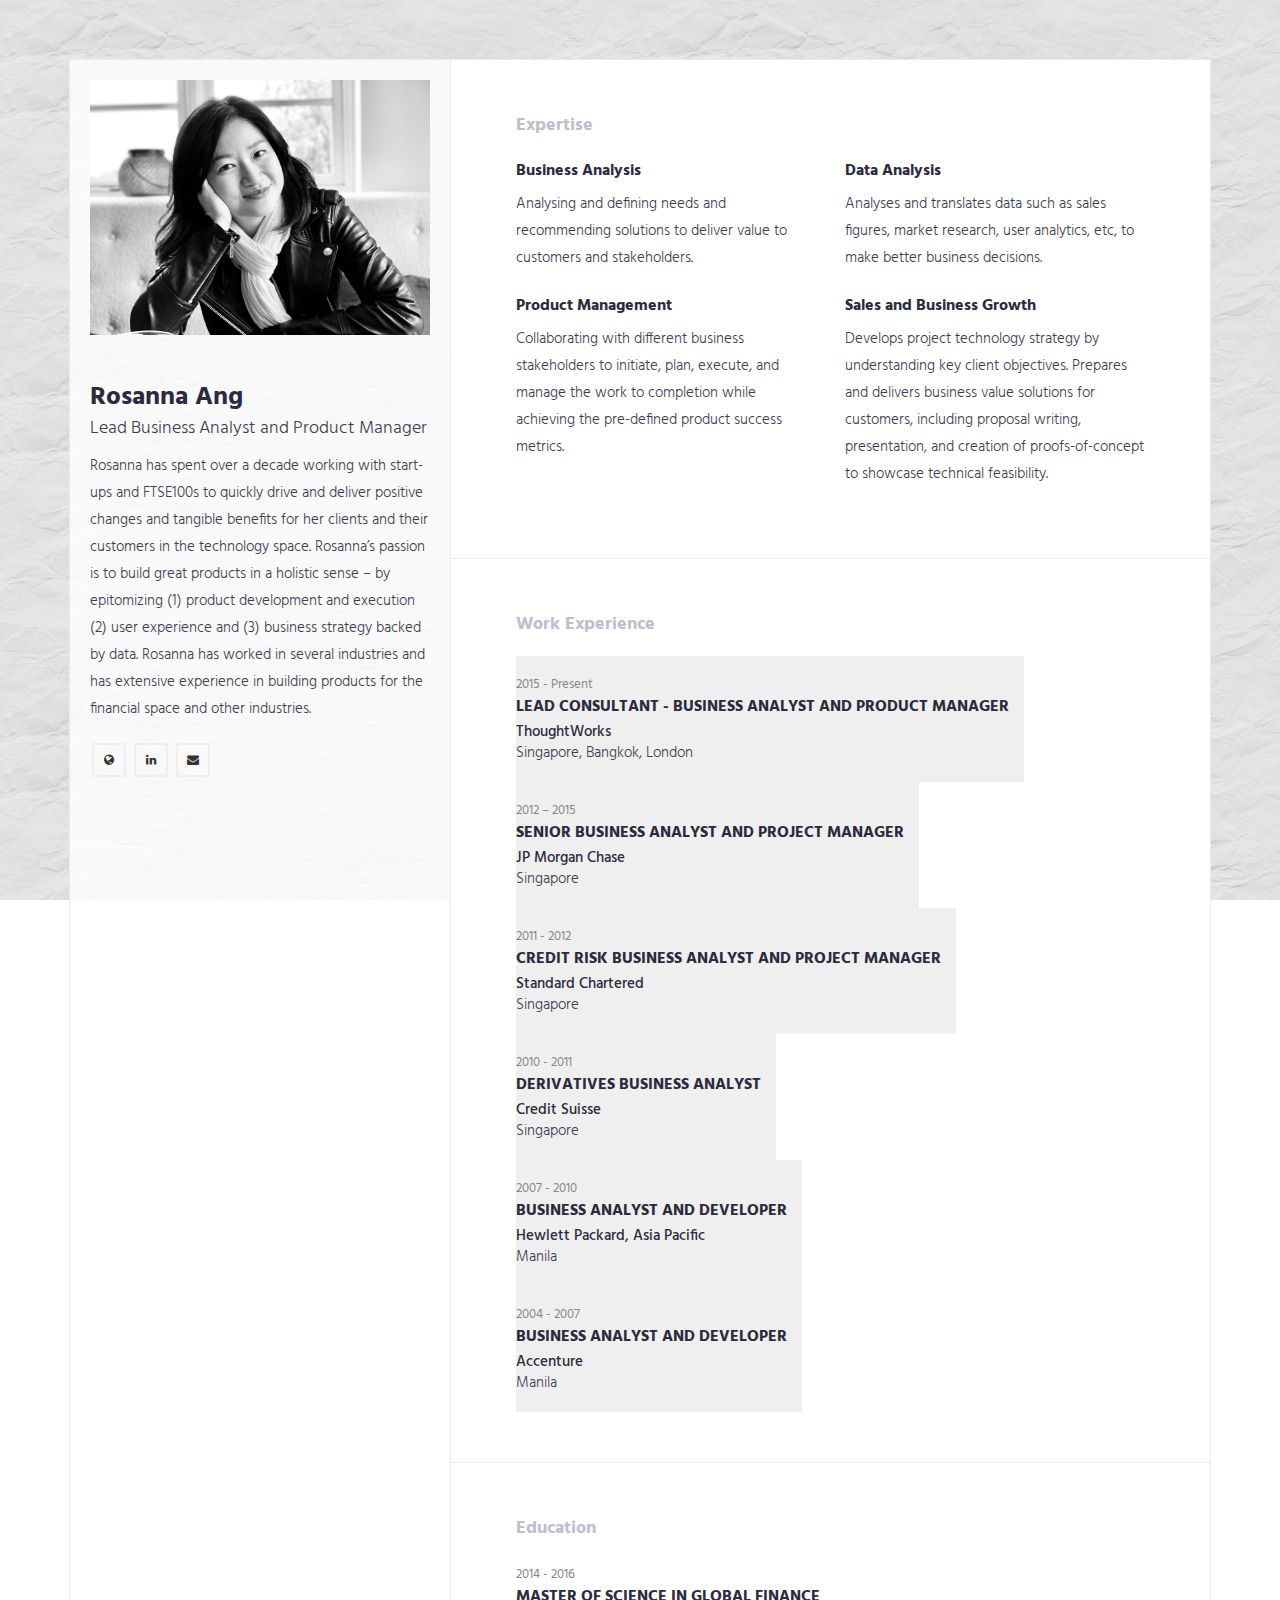
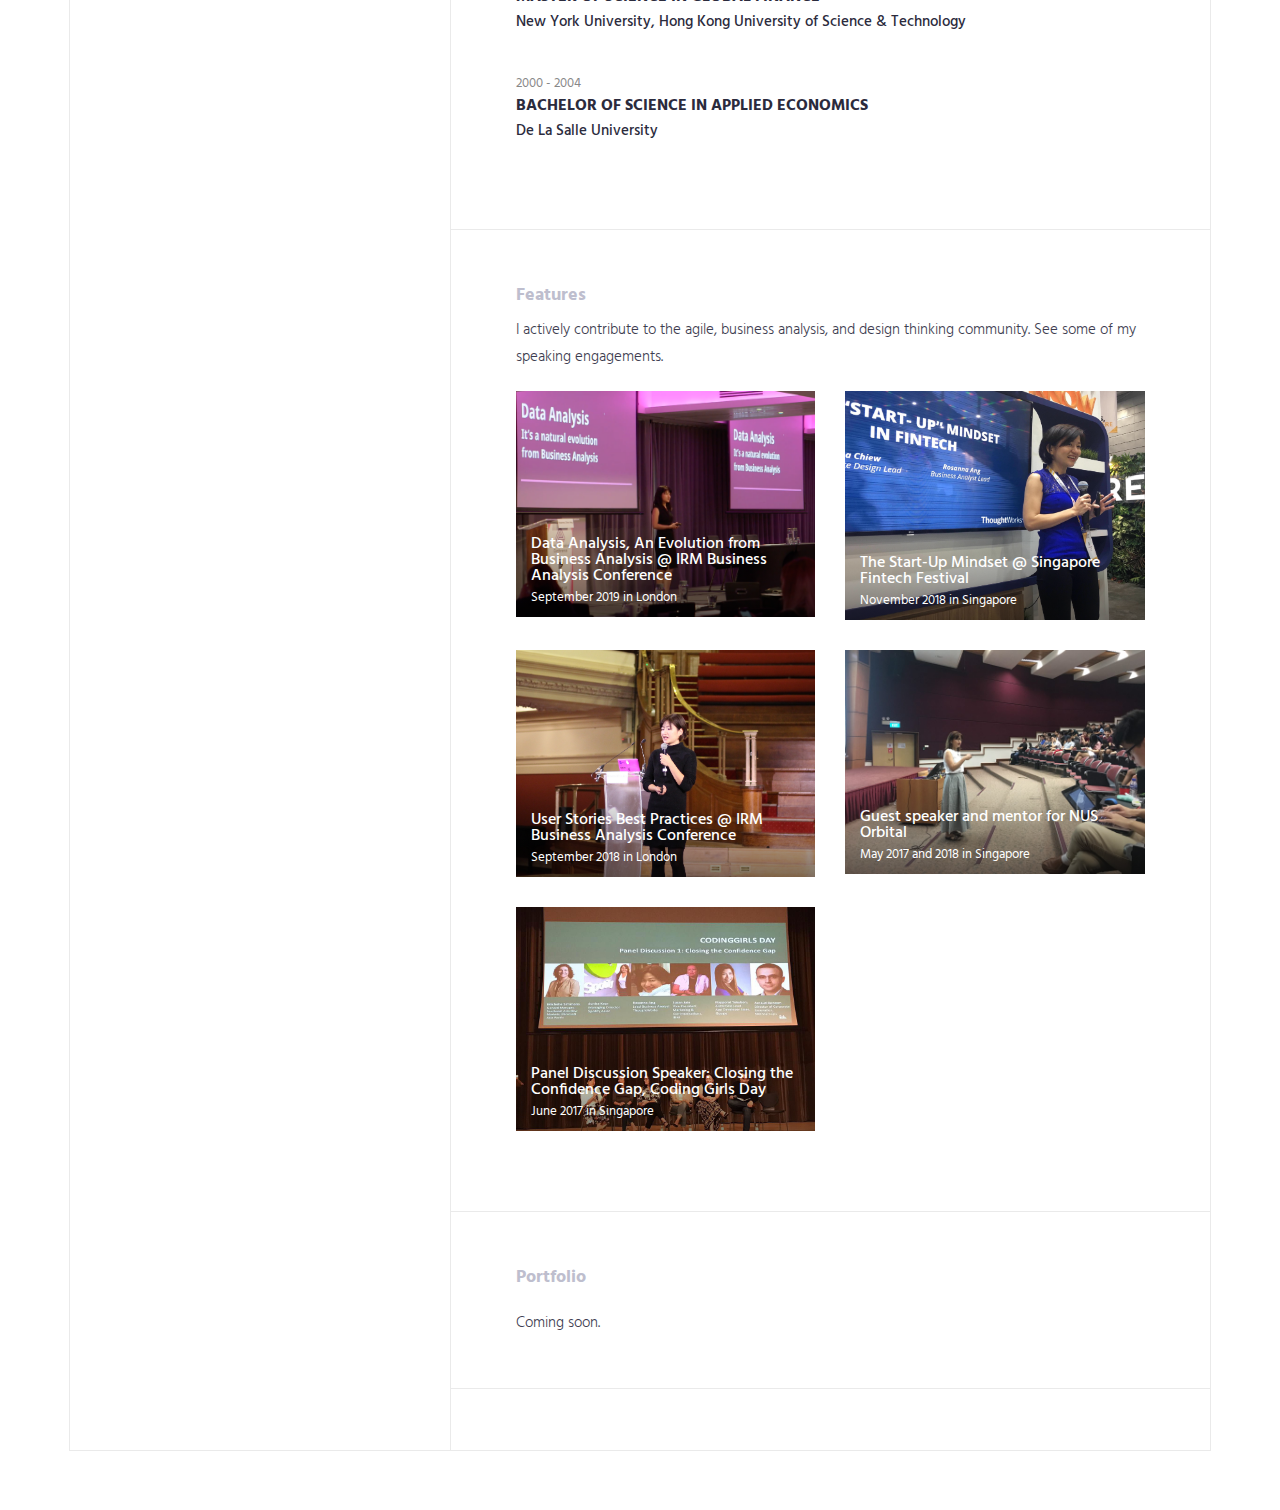
==== commit 037460b9: "added middle name" ====
--- a/index.html
+++ b/index.html
@@ -2,6 +2,7 @@
 <html>
 
 <head>
+
 
   <!-- Global site tag (gtag.js) - Google Analytics -->
   <script async src="https://www.googletagmanager.com/gtag/js?id=UA-126764463-1"></script>
@@ -20,7 +21,7 @@
   <meta http-equiv="X-UA-Compatible" content="IE=edge">
   <meta name="viewport" content="width=device-width, initial-scale=1">
   <!-- The above 3 meta tags *must* come first in the head; any other head content must come *after* these tags -->
-  <title>Rosanna Ang</title>
+  <title>Rosanna Choy Ang</title>
 
 
   <!-- favicon -->
@@ -95,7 +96,7 @@
             <p class="print-only">
               Contact: +44 7946803809 </br>
               Email: <a href="rosanna.c.ang@gmail.com">rosanna.c.ang@gmail.com</a> </br>
-              Website: <a href="rosanna-ang.com">rosanna-ang.com</a> </br>
+              Website: <a href="rosanna-ang.com">rosanna-ang.com</a>
 
             </p>
           </div>
@@ -169,7 +170,7 @@
           </section>
           <!-- .expertise-wrapper -->
 
-          <section class="section-wrapper section-experience gray-bg">
+          <section class="section-wrapper section-experience gray-bg" style="display:none">
             <div class="container-fluid">
               <div class="row">
                 <div class="col-md-12">
@@ -328,6 +329,79 @@
           </section>
           <!-- .section-experience -->
 
+          <!-- .expertise-wrapper -->
+
+          <section class="section-wrapper section-experience gray-bg">
+            <div class="container-fluid">
+              <div class="row">
+                <div class="col-md-12">
+                  <div class="section-title">
+                    <h2>Work Experience</h2>
+                  </div>
+                </div>
+              </div>
+
+
+              <button class="collapsible">
+                <small>2015 - Present</small>
+                <h3>Lead Consultant - Business Analyst and Product Manager</h3>
+                <h4>ThoughtWorks</h4>
+                <p>Singapore, Bangkok, London</p>
+              </button>
+              <br>
+
+              <button class="collapsible">
+                <small>2012 – 2015</small>
+                <h3>Senior Business Analyst and Project Manager</h3>
+                <h4>JP Morgan Chase</h4>
+                <p>Singapore</p>
+              </button>
+              <br>
+
+              <button class="collapsible">
+                <small>2011 - 2012</small>
+                <h3>Credit Risk Business Analyst and Project Manager</h3>
+                <h4>Standard Chartered</h4>
+                <p>Singapore</p>
+              </button>
+              <br>
+
+              <button class="collapsible">
+                <small>2010 - 2011</small>
+                <h3>Derivatives Business Analyst</h3>
+                <h4>Credit Suisse</h4>
+                <p>Singapore</p>
+              </button>
+              <br>
+
+              <button class="collapsible">
+                <small>2007 - 2010</small>
+                <h3>Business Analyst and Developer</h3>
+                <h4>Hewlett Packard, Asia Pacific</h4>
+                <p>Manila</p>
+              </button>
+              <br>
+
+              <button class="collapsible">
+                <small>2004 - 2007</small>
+                <h3>Business Analyst and Developer</h3>
+                <h4>Accenture</h4>
+                <p>Manila</p>
+              </button>
+              <br>
+
+
+
+
+
+
+              <!--.row-->
+            </div>
+            <!-- .container-fluid -->
+
+          </section>
+          <!-- .section-experience -->
+
           <section class="section-wrapper section-education">
             <div class="container-fluid">
               <div class="row">
@@ -378,6 +452,71 @@
                 </div>
               </div>
               <div class="row">
+
+                <div class="col-md-6">
+                  <a class="portfolio-item" href="#">
+                    <div class="portfolio-thumb">
+                      <img src="img/baconf2019.png" alt="">
+                    </div>
+
+                    <div class="portfolio-info">
+                      <h3>Data Analysis, An Evolution from Business Analysis @ IRM Business Analysis Conference</h3>
+                      <small>September 2019 in London</small>
+                    </div>
+                    <!-- portfolio-info -->
+                  </a>
+                  <!-- .portfolio-item -->
+                </div>
+
+                <div class="col-md-6">
+                  <a class="portfolio-item" href="#">
+                    <div class="portfolio-thumb">
+                      <img src="img/sff2018.jpeg" alt="" >
+                    </div>
+
+                    <div class="portfolio-info">
+                      <h3>The Start-Up Mindset @ Singapore Fintech Festival</h3>
+                      <small>November 2018 in Singapore</small>
+                    </div>
+                    <!-- portfolio-info -->
+                  </a>
+                  <!-- .portfolio-item -->
+                </div>
+
+
+                <div class="col-md-6">
+                  <a class="portfolio-item" href="#">
+                    <div class="portfolio-thumb">
+                      <img src="img/baconf.jpeg" alt="">
+                    </div>
+
+                    <div class="portfolio-info">
+                      <h3>User Stories Best Practices @ IRM Business Analysis Conference</h3>
+                      <small>September 2018 in London</small>
+                    </div>
+                    <!-- portfolio-info -->
+                  </a>
+                  <!-- .portfolio-item -->
+                </div>
+
+
+
+                <div class="col-md-6">
+                  <a class="portfolio-item" href="#">
+                    <div class="portfolio-thumb">
+                      <img src="img/NUS.JPG" alt="">
+                    </div>
+
+                    <div class="portfolio-info">
+                      <h3>Guest speaker and mentor for NUS Orbital</h3>
+                      <small>May 2017 and 2018 in Singapore</small>
+                    </div>
+                    <!-- portfolio-info -->
+                  </a>
+                  <!-- .portfolio-item -->
+                </div>
+
+
                 <div class="col-md-6">
                   <a class="portfolio-item" href="#">
                     <div class="portfolio-thumb">
@@ -392,48 +531,8 @@
                   </a>
                   <!-- .portfolio-item -->
                 </div>
-                <div class="col-md-6">
-                  <a class="portfolio-item" href="#">
-                    <div class="portfolio-thumb">
-                      <img src="img/NUS.JPG" alt="">
-                    </div>
-
-                    <div class="portfolio-info">
-                      <h3>Guest speaker and mentor for NUS Orbital</h3>
-                      <small>May 2017 and 2018 in Singapore</small>
-                    </div>
-                    <!-- portfolio-info -->
-                  </a>
-                  <!-- .portfolio-item -->
-                </div>
-                <div class="col-md-6">
-                  <a class="portfolio-item" href="#">
-                    <div class="portfolio-thumb">
-                      <img src="img/baconf.jpeg" alt="">
-                    </div>
-
-                    <div class="portfolio-info">
-                      <h3>Guest speaker in IRM Business Analysis Conference</h3>
-                      <small>September 2018 in London</small>
-                    </div>
-                    <!-- portfolio-info -->
-                  </a>
-                  <!-- .portfolio-item -->
-                </div>
-                <div class="col-md-6">
-                  <a class="portfolio-item" href="#">
-                    <div class="portfolio-thumb">
-                      <img src="img/sff2018.jpeg" alt="">
-                    </div>
-
-                    <div class="portfolio-info">
-                      <h3>Speaker Delegate in Singapore Fintech Festival</h3>
-                      <small>November 2018 in Singapore</small>
-                    </div>
-                    <!-- portfolio-info -->
-                  </a>
-                  <!-- .portfolio-item -->
-                </div>
+
+
 
 
               </div>
--- a/css/style.css
+++ b/css/style.css
@@ -433,7 +433,6 @@
 
 
 
-
 .portfolio-item .portfolio-info {
     position   : absolute;
     bottom     : 0;
--- a/css/print.css
+++ b/css/print.css
@@ -1,3 +1,9 @@
+#main-wrapper {
+  width:100%;
+  height:100%;
+  page-break-after:always
+}
+
 @page {
   size: auto;
   margin: 0.5mm;
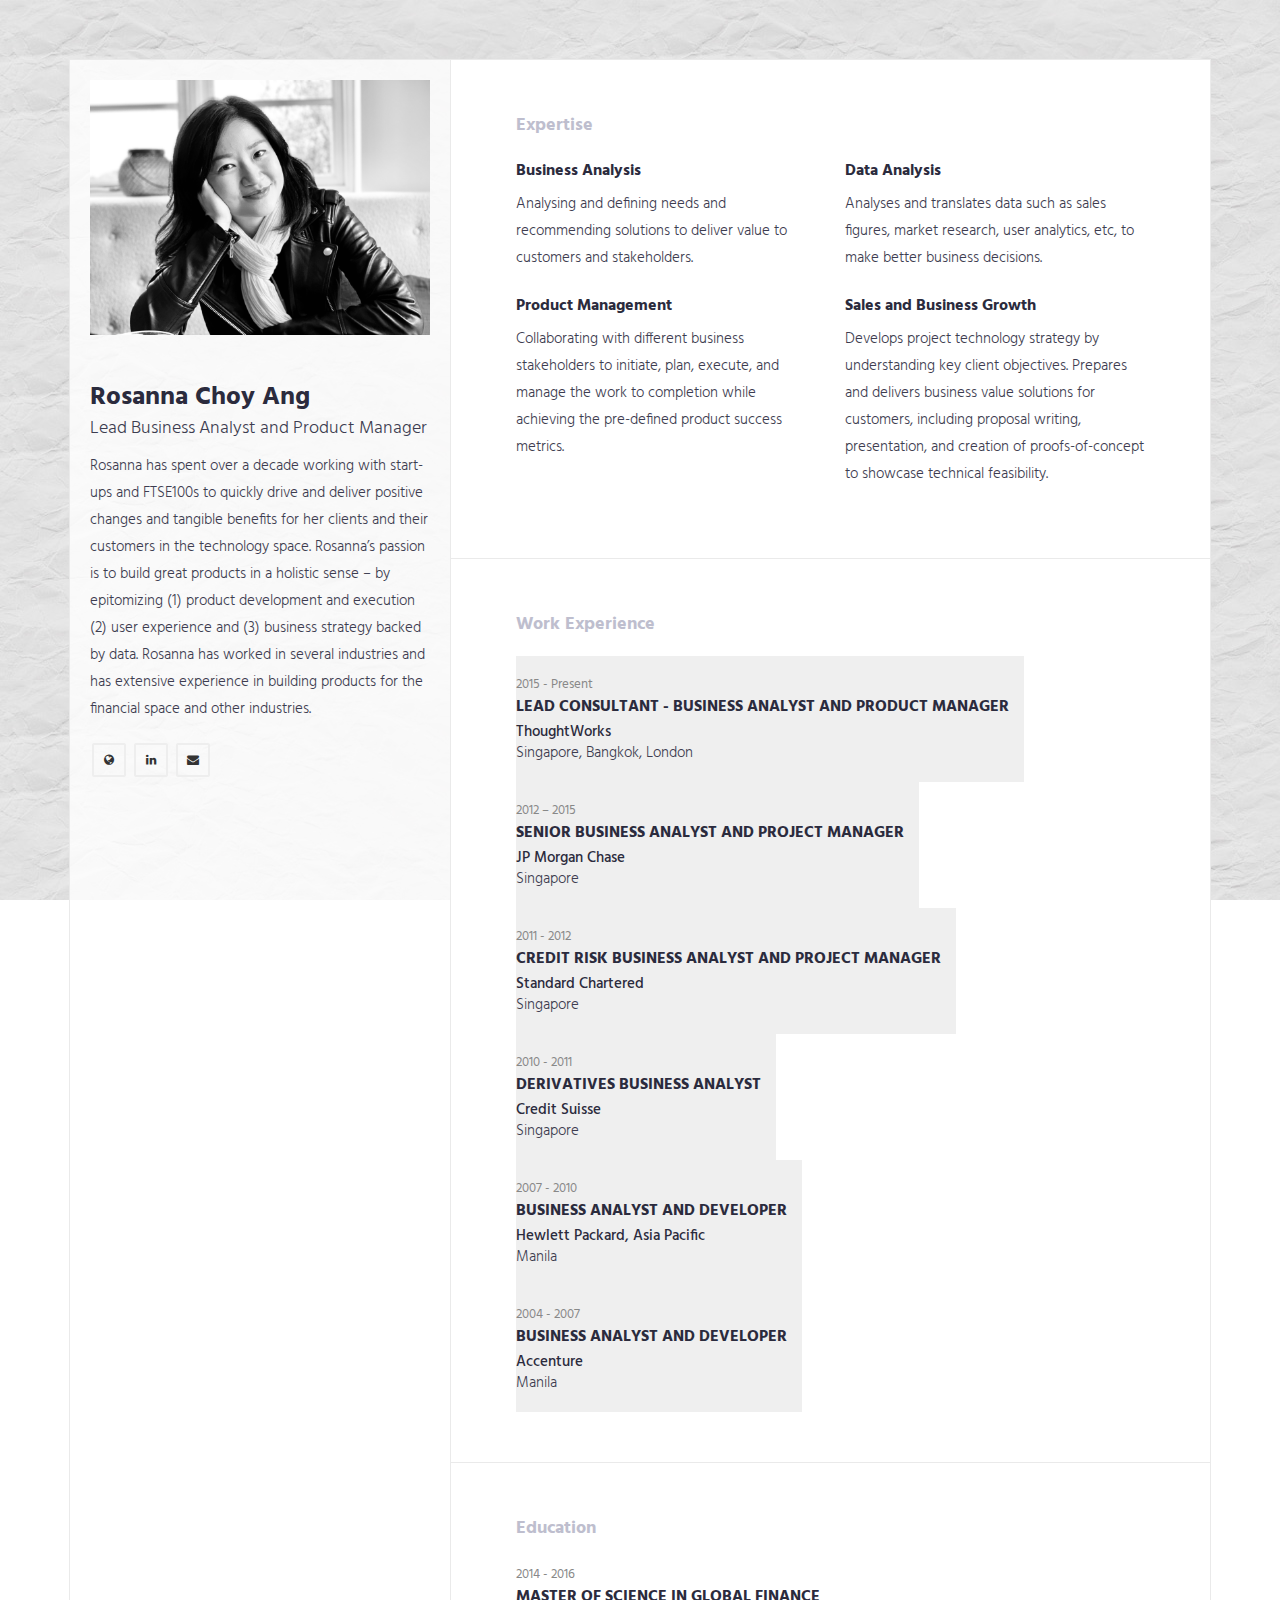
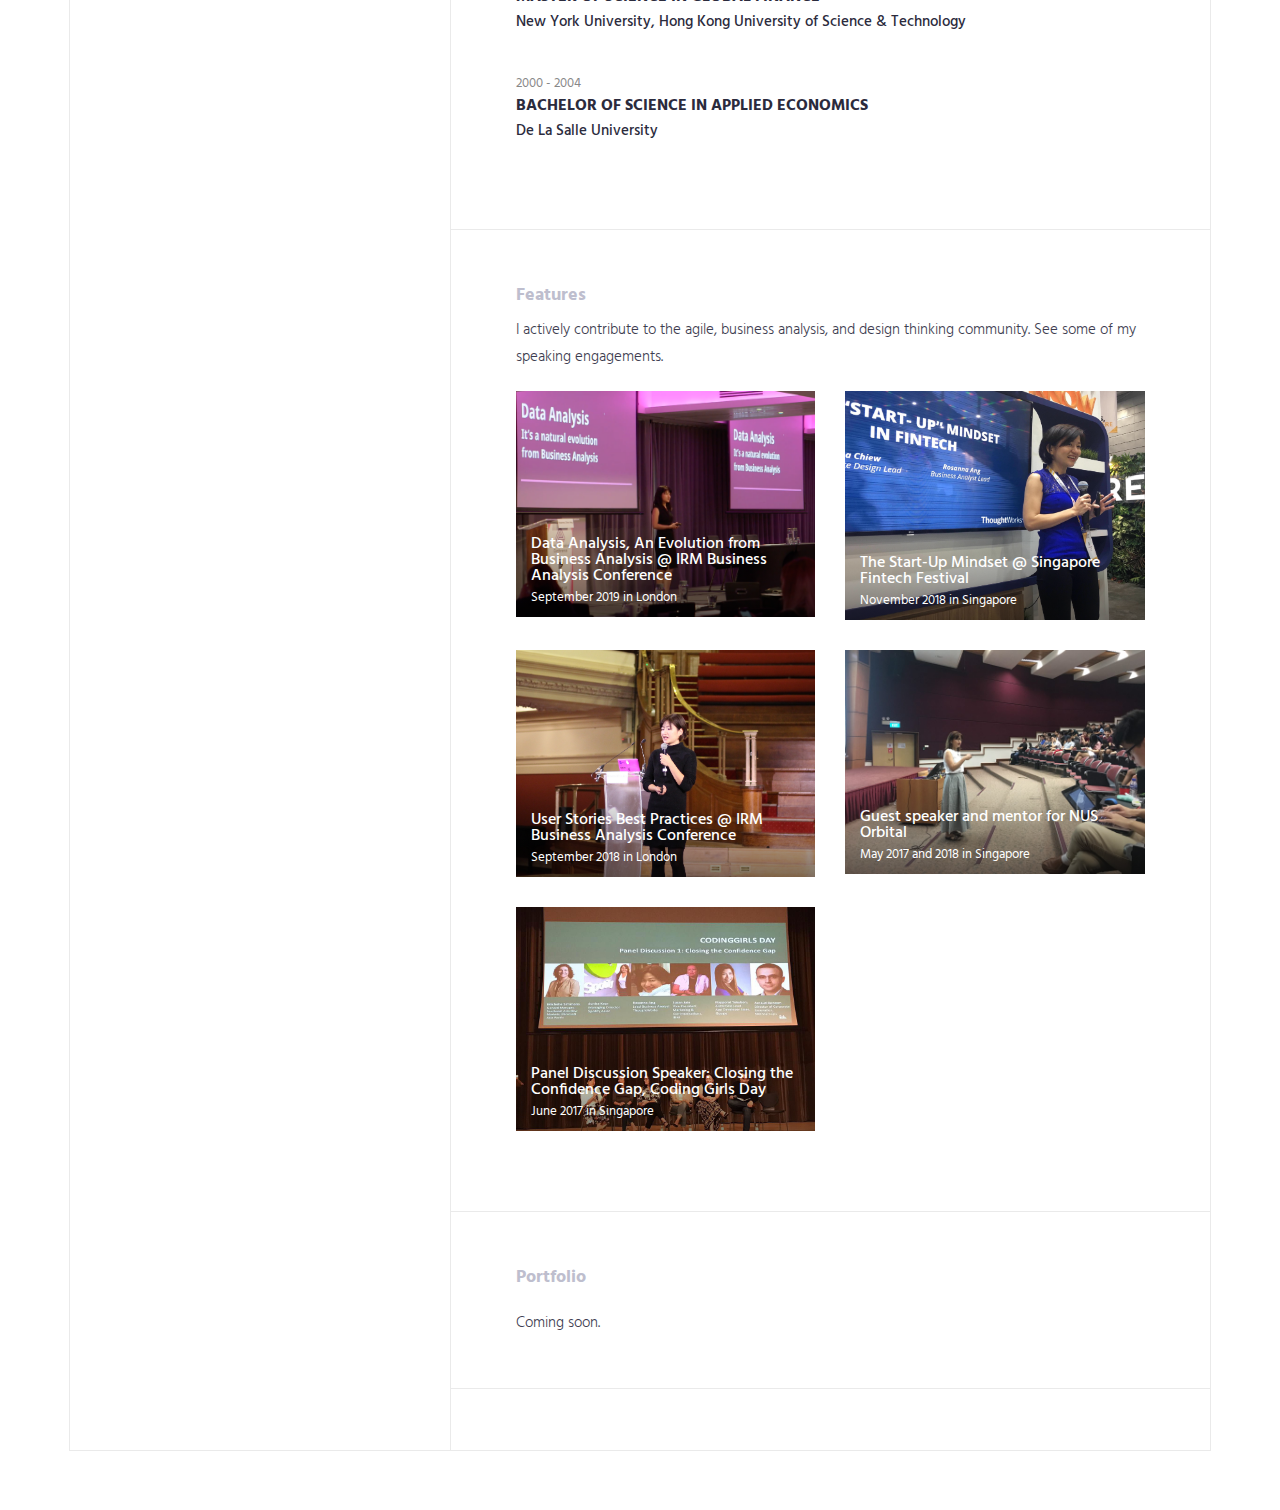
==== commit b6c255bb: "added middle name again" ====
--- a/index.html
+++ b/index.html
@@ -75,7 +75,7 @@
             <img src="img/profile.jpg" class="img-responsive" alt="" />
           </div>
           <div class="content">
-            <h1>Rosanna Ang</h1>
+            <h1>Rosanna Choy Ang</h1>
             <span class="lead">Lead Business Analyst and Product Manager</span>
 
             <div class="about-text">
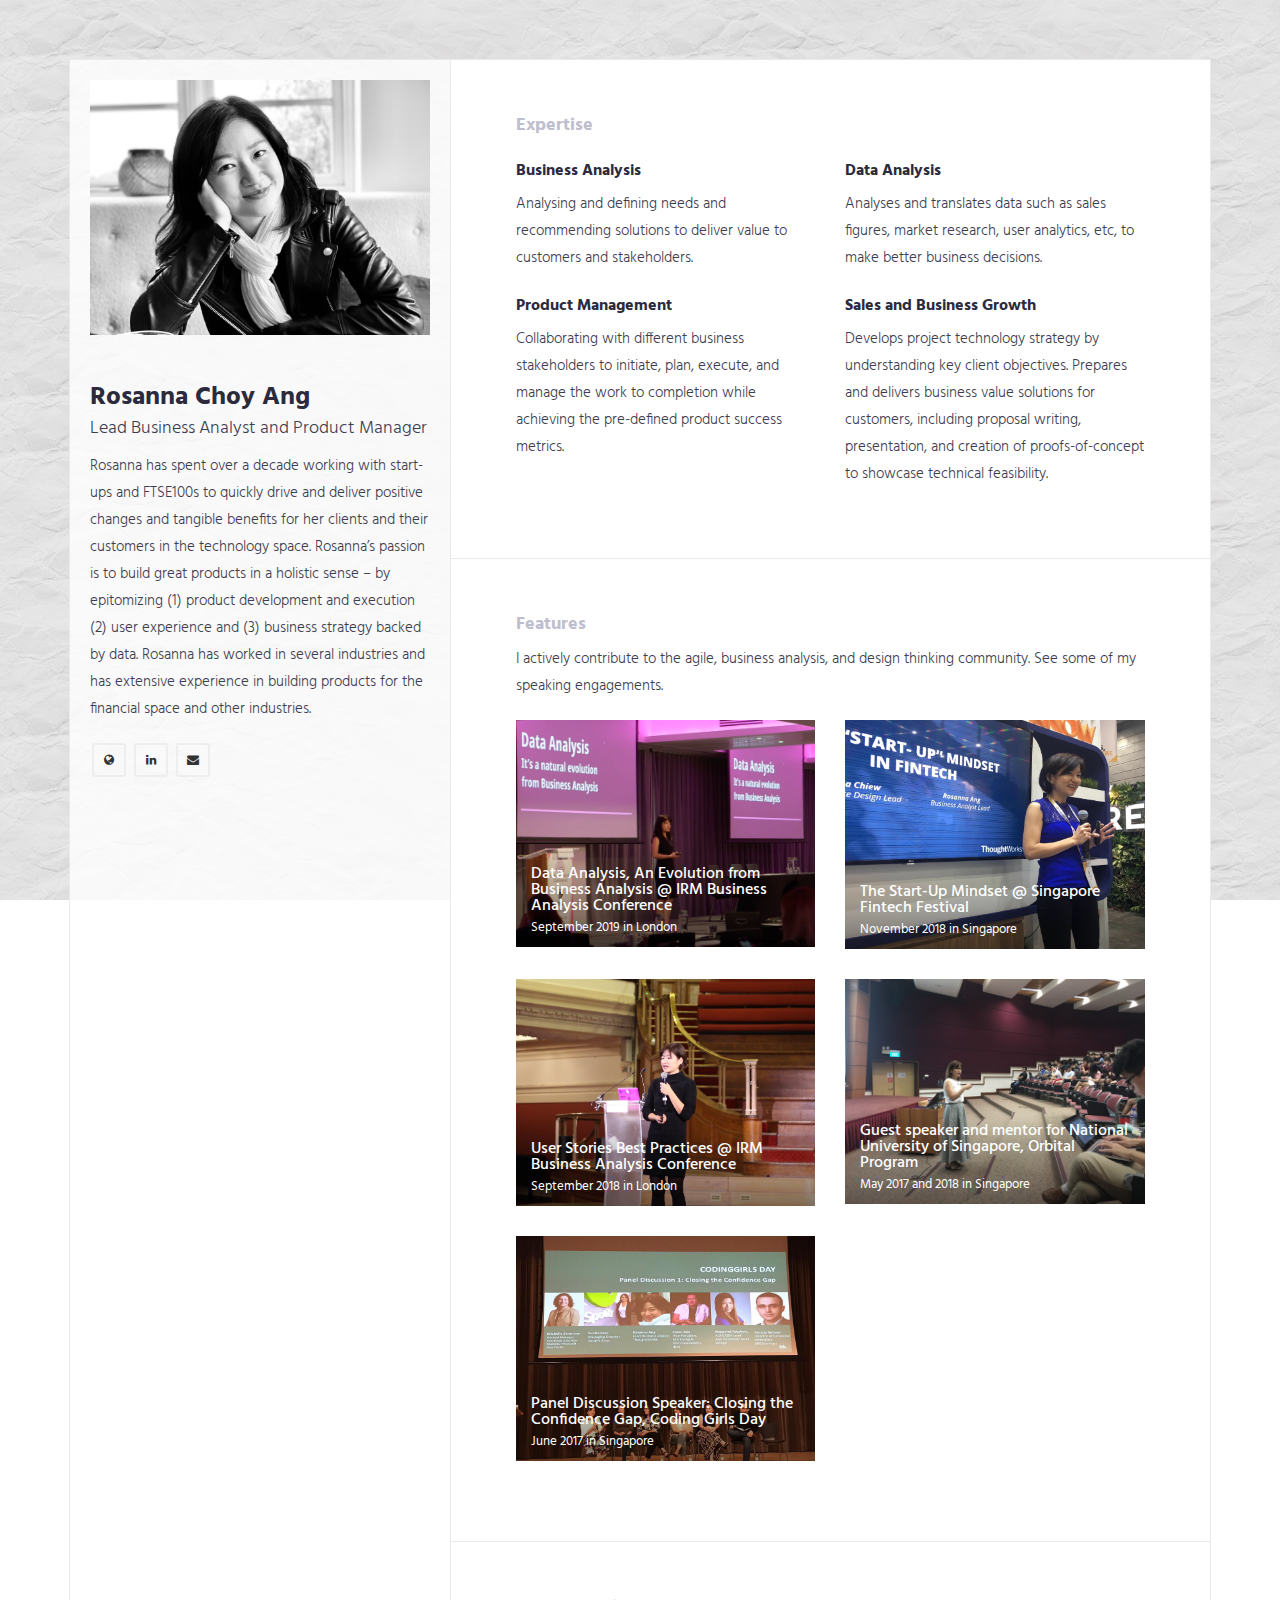
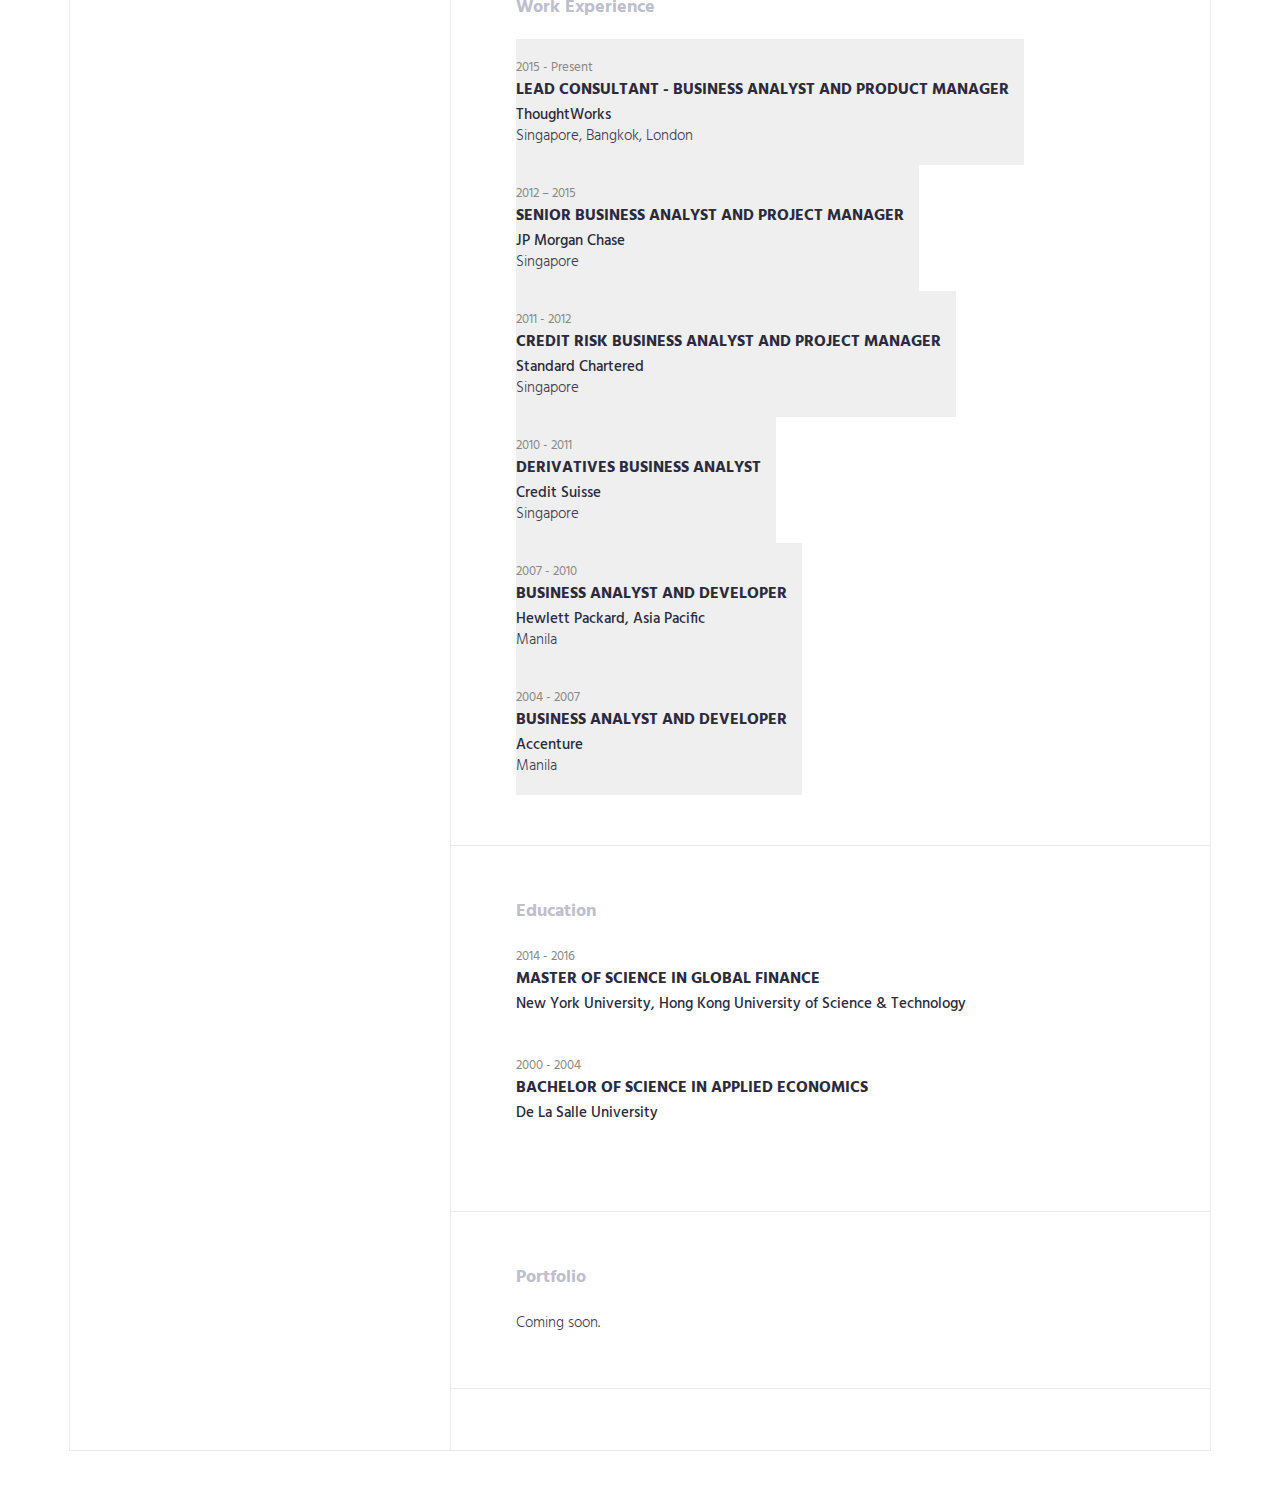
==== commit 22a87cdf: "test" ====
--- a/index.html
+++ b/index.html
@@ -169,6 +169,108 @@
             </div>
           </section>
           <!-- .expertise-wrapper -->
+
+
+          <!-- .features -->
+
+          <section class="section-wrapper portfolio-section">
+            <div class="container-fluid">
+              <div class="row">
+                <div class="col-md-12">
+                  <div class="section-title">
+                    <h2>Features</h2>
+                    <p>I actively contribute to the agile, business analysis, and design thinking community. See some of my speaking engagements.</p>
+                  </div>
+                </div>
+              </div>
+              <div class="row">
+
+                <div class="col-md-6">
+                  <a class="portfolio-item" href="#">
+                    <div class="portfolio-thumb">
+                      <img src="img/baconf2019.png" alt="">
+                    </div>
+
+                    <div class="portfolio-info">
+                      <h3>Data Analysis, An Evolution from Business Analysis @ IRM Business Analysis Conference</h3>
+                      <small>September 2019 in London</small>
+                    </div>
+                    <!-- portfolio-info -->
+                  </a>
+                  <!-- .portfolio-item -->
+                </div>
+
+                <div class="col-md-6">
+                  <a class="portfolio-item" href="#">
+                    <div class="portfolio-thumb">
+                      <img src="img/sff2018.jpeg" alt="" >
+                    </div>
+
+                    <div class="portfolio-info">
+                      <h3>The Start-Up Mindset @ Singapore Fintech Festival</h3>
+                      <small>November 2018 in Singapore</small>
+                    </div>
+                    <!-- portfolio-info -->
+                  </a>
+                  <!-- .portfolio-item -->
+                </div>
+
+
+                <div class="col-md-6">
+                  <a class="portfolio-item" href="#">
+                    <div class="portfolio-thumb">
+                      <img src="img/baconf.jpeg" alt="">
+                    </div>
+
+                    <div class="portfolio-info">
+                      <h3>User Stories Best Practices @ IRM Business Analysis Conference</h3>
+                      <small>September 2018 in London</small>
+                    </div>
+                    <!-- portfolio-info -->
+                  </a>
+                  <!-- .portfolio-item -->
+                </div>
+
+
+
+                <div class="col-md-6">
+                  <a class="portfolio-item" href="#">
+                    <div class="portfolio-thumb">
+                      <img src="img/NUS.JPG" alt="">
+                    </div>
+
+                    <div class="portfolio-info">
+                      <h3>Guest speaker and mentor for National University of Singapore, Orbital Program</h3>
+                      <small>May 2017 and 2018 in Singapore</small>
+                    </div>
+                    <!-- portfolio-info -->
+                  </a>
+                  <!-- .portfolio-item -->
+                </div>
+
+
+                <div class="col-md-6">
+                  <a class="portfolio-item" href="#">
+                    <div class="portfolio-thumb">
+                      <img src="img/codinggirlsday.jpg" alt="">
+                    </div>
+
+                    <div class="portfolio-info">
+                      <h3>Panel Discussion Speaker: Closing the Confidence Gap, Coding Girls Day</h3>
+                      <small>June 2017 in Singapore</small>
+                    </div>
+                    <!-- portfolio-info -->
+                  </a>
+                  <!-- .portfolio-item -->
+                </div>
+
+
+
+
+              </div>
+              <!-- /.row -->
+            </div>
+          </section>
 
           <section class="section-wrapper section-experience gray-bg" style="display:none">
             <div class="container-fluid">
@@ -439,106 +541,7 @@
 
           <!-- .section-publications -->
 
-          <!-- .portfolio -->
-
-          <section class="section-wrapper portfolio-section">
-            <div class="container-fluid">
-              <div class="row">
-                <div class="col-md-12">
-                  <div class="section-title">
-                    <h2>Features</h2>
-                    <p>I actively contribute to the agile, business analysis, and design thinking community. See some of my speaking engagements.</p>
-                  </div>
-                </div>
-              </div>
-              <div class="row">
-
-                <div class="col-md-6">
-                  <a class="portfolio-item" href="#">
-                    <div class="portfolio-thumb">
-                      <img src="img/baconf2019.png" alt="">
-                    </div>
-
-                    <div class="portfolio-info">
-                      <h3>Data Analysis, An Evolution from Business Analysis @ IRM Business Analysis Conference</h3>
-                      <small>September 2019 in London</small>
-                    </div>
-                    <!-- portfolio-info -->
-                  </a>
-                  <!-- .portfolio-item -->
-                </div>
-
-                <div class="col-md-6">
-                  <a class="portfolio-item" href="#">
-                    <div class="portfolio-thumb">
-                      <img src="img/sff2018.jpeg" alt="" >
-                    </div>
-
-                    <div class="portfolio-info">
-                      <h3>The Start-Up Mindset @ Singapore Fintech Festival</h3>
-                      <small>November 2018 in Singapore</small>
-                    </div>
-                    <!-- portfolio-info -->
-                  </a>
-                  <!-- .portfolio-item -->
-                </div>
-
-
-                <div class="col-md-6">
-                  <a class="portfolio-item" href="#">
-                    <div class="portfolio-thumb">
-                      <img src="img/baconf.jpeg" alt="">
-                    </div>
-
-                    <div class="portfolio-info">
-                      <h3>User Stories Best Practices @ IRM Business Analysis Conference</h3>
-                      <small>September 2018 in London</small>
-                    </div>
-                    <!-- portfolio-info -->
-                  </a>
-                  <!-- .portfolio-item -->
-                </div>
-
-
-
-                <div class="col-md-6">
-                  <a class="portfolio-item" href="#">
-                    <div class="portfolio-thumb">
-                      <img src="img/NUS.JPG" alt="">
-                    </div>
-
-                    <div class="portfolio-info">
-                      <h3>Guest speaker and mentor for NUS Orbital</h3>
-                      <small>May 2017 and 2018 in Singapore</small>
-                    </div>
-                    <!-- portfolio-info -->
-                  </a>
-                  <!-- .portfolio-item -->
-                </div>
-
-
-                <div class="col-md-6">
-                  <a class="portfolio-item" href="#">
-                    <div class="portfolio-thumb">
-                      <img src="img/codinggirlsday.jpg" alt="">
-                    </div>
-
-                    <div class="portfolio-info">
-                      <h3>Panel Discussion Speaker: Closing the Confidence Gap, Coding Girls Day</h3>
-                      <small>June 2017 in Singapore</small>
-                    </div>
-                    <!-- portfolio-info -->
-                  </a>
-                  <!-- .portfolio-item -->
-                </div>
-
-
-
-
-              </div>
-              <!-- /.row -->
-            </div>
-          </section>
+
           <!-- .portfolio -->
 
           <!-- .portfolio -->
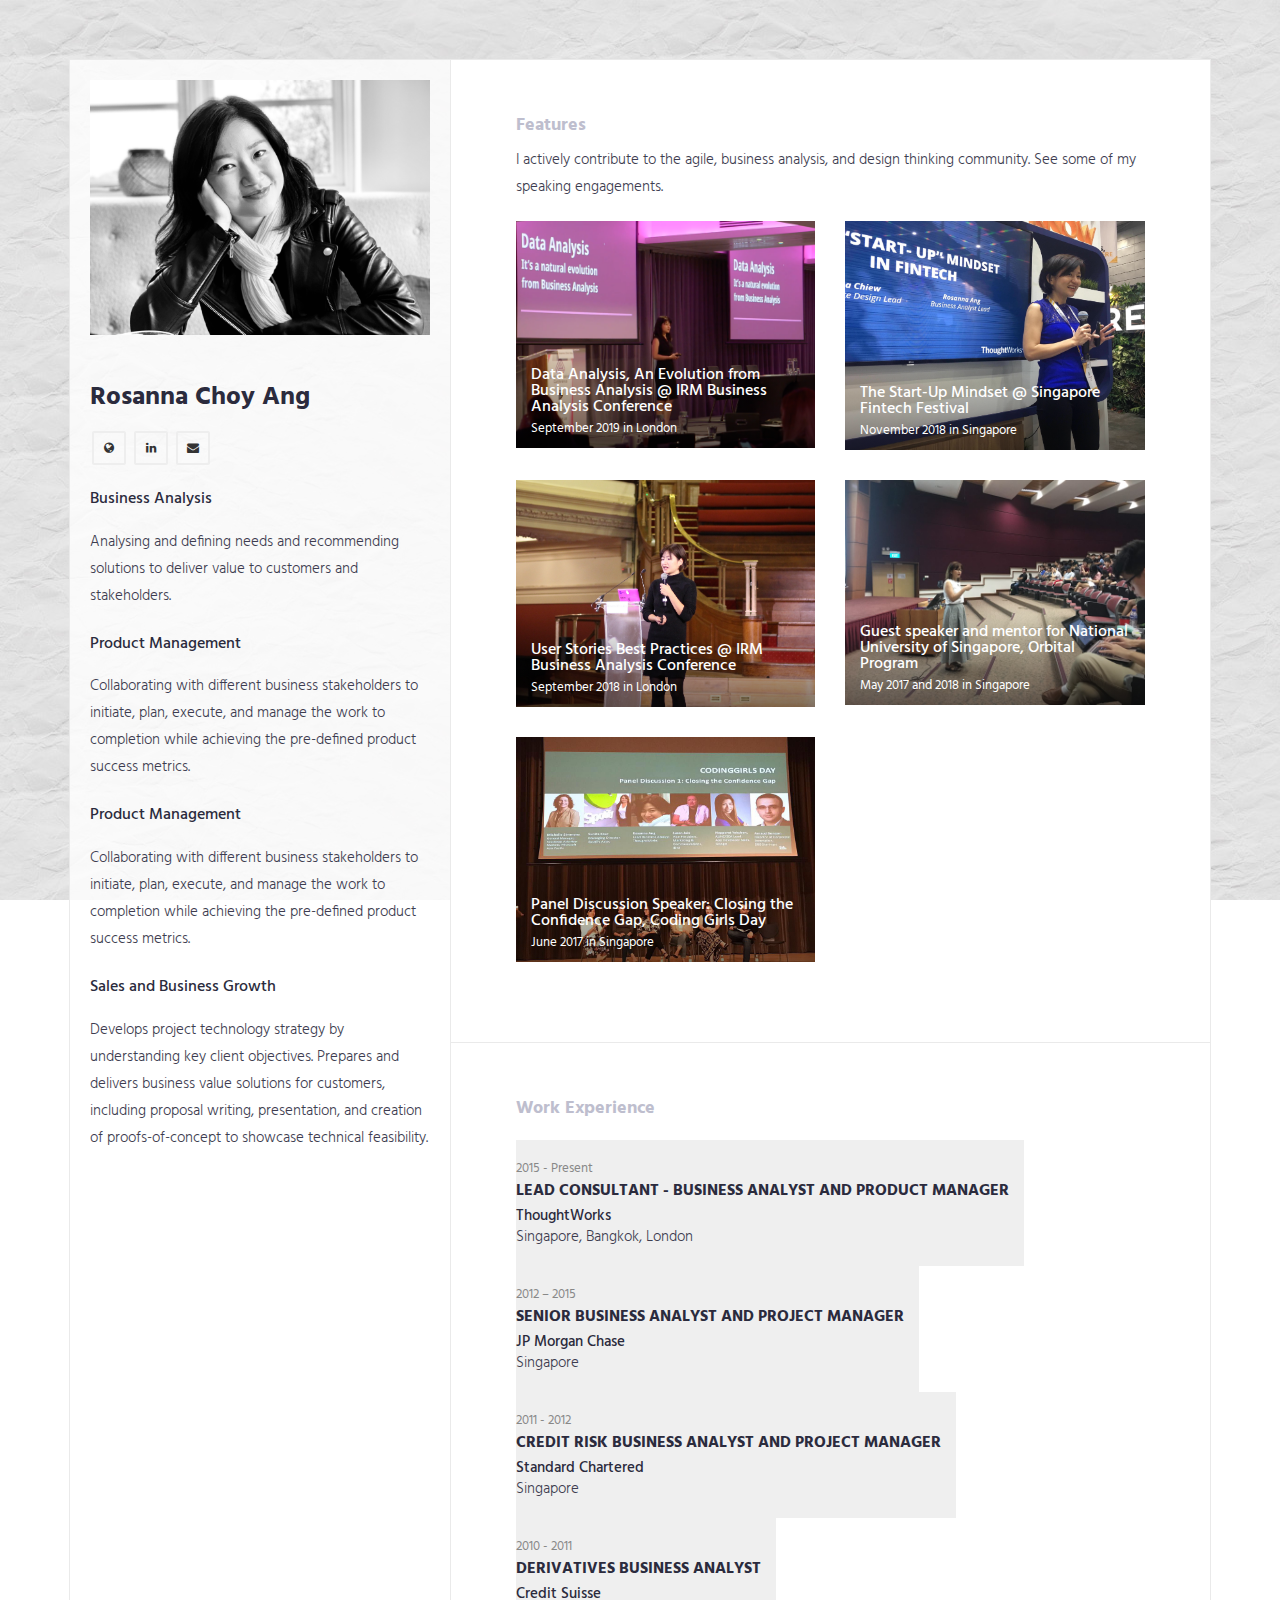
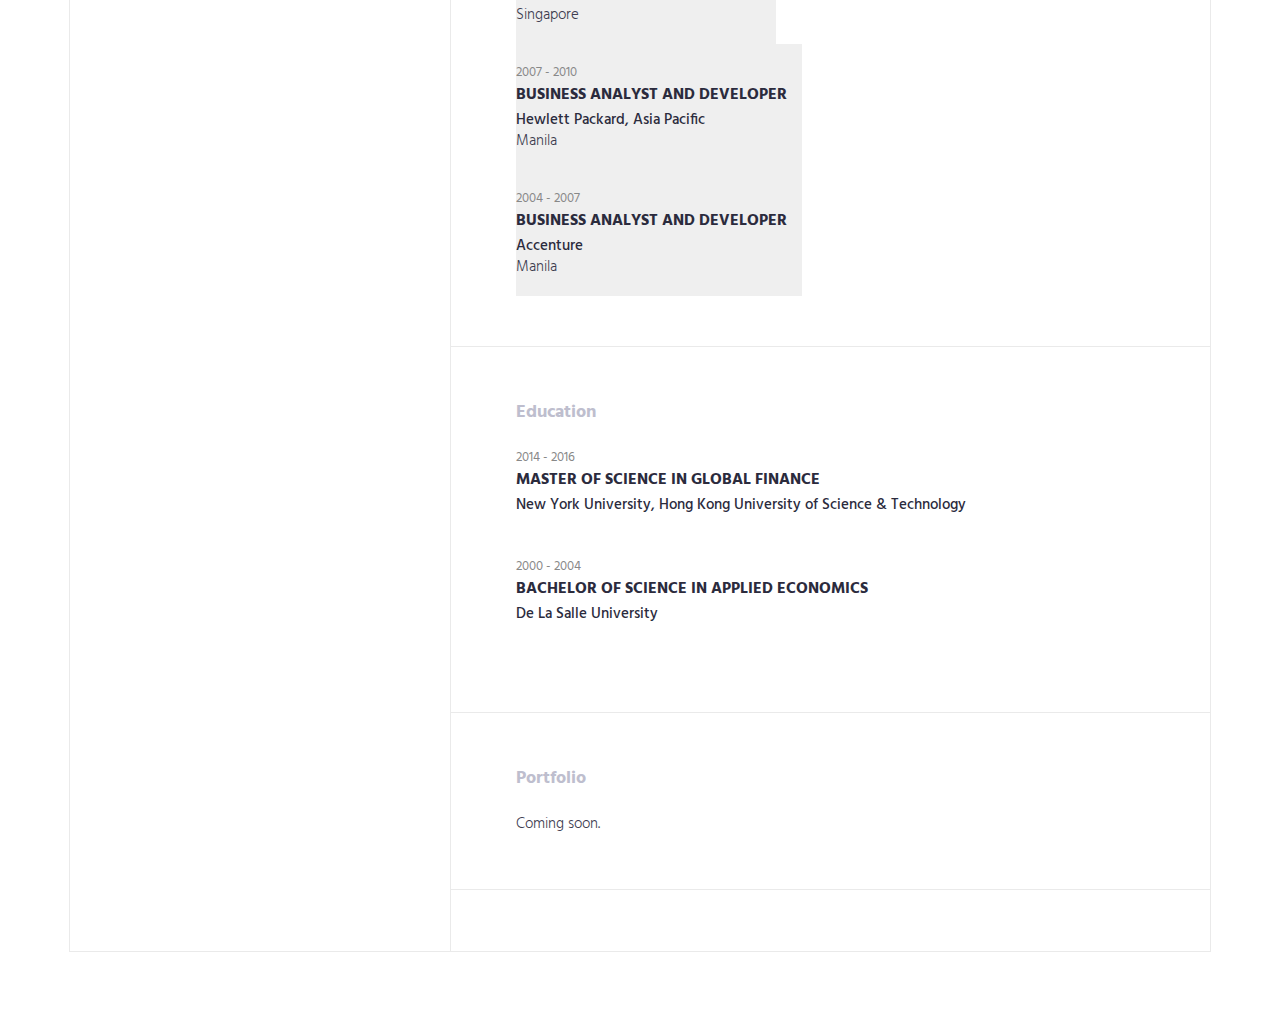
==== commit 74b6bfb3: "online cv" ====
--- a/index.html
+++ b/index.html
@@ -76,22 +76,41 @@
           </div>
           <div class="content">
             <h1>Rosanna Choy Ang</h1>
-            <span class="lead">Lead Business Analyst and Product Manager</span>
-
-            <div class="about-text">
-              <p>
-                Rosanna has spent over a decade working with start-ups and FTSE100s to quickly drive and deliver positive changes and tangible benefits for her clients and their customers in the technology space. Rosanna’s passion is to build great
-                products in a holistic sense – by epitomizing (1) product development and execution (2) user experience and (3) business strategy backed by data. Rosanna has worked in several industries and has extensive experience in building
-                products for the financial space and other industries.
-              </p>
-
-            </div>
-
             <ul class="social-icon">
               <li><a href="http://rosanna-ang.com"><i class="fa fa-globe" aria-hidden="true"></i></a></li>
               <li><a href="https://sg.linkedin.com/in/rosanna-ang"><i class="fa fa-linkedin" aria-hidden="true"></i></a></li>
               <li><a href="mailto:rosanna.c.ang@gmail.com"><i class="fa fa-envelope" aria-hidden="true"></i></a></li>
             </ul>
+            <span class="lead" style="display:none">Lead Business Analyst and Product Manager</span>
+
+            <div class="about-text">
+
+              <h3>Business Analysis</h3>
+              <p>
+                Analysing and defining needs and recommending solutions to deliver value to customers and stakeholders.
+              </p>
+
+              <h3>Product Management</h3>
+              <p>
+                Collaborating with different business stakeholders to initiate, plan, execute, and manage the work to completion while achieving the pre-defined product success metrics.
+              </p>
+
+              <h3>Product Management</h3>
+              <p>
+                Collaborating with different business stakeholders to initiate, plan, execute, and manage the work to completion while achieving the pre-defined product success metrics.
+              </p>
+
+              <h3>Sales and Business Growth</h3>
+              <p>
+                Develops project technology strategy by understanding key client objectives. Prepares and delivers business value solutions for customers, including proposal writing, presentation, and creation of proofs-of-concept to showcase
+                technical feasibility.
+              </p>
+
+
+
+            </div>
+
+
 
             <p class="print-only">
               Contact: +44 7946803809 </br>
@@ -109,7 +128,7 @@
 
       <div class="right-col-block blocks">
         <div class="theiaStickySidebar">
-          <section class="expertise-wrapper section-wrapper gray-bg">
+          <section class="expertise-wrapper section-wrapper gray-bg" style="display:none">
             <div class="container-fluid">
               <div class="row">
                 <div class="col-md-12">
@@ -123,11 +142,7 @@
               <div class="row">
                 <div class="col-md-6">
                   <div class="expertise-item">
-                    <h3>Business Analysis</h3>
-
-                    <p>
-                      Analysing and defining needs and recommending solutions to deliver value to customers and stakeholders.
-                    </p>
+
                   </div>
                 </div>
                 <div class="col-md-6">
@@ -144,22 +159,14 @@
               <div class="row">
                 <div class="col-md-6">
                   <div class="expertise-item">
-                    <h3>Product Management</h3>
-
-                    <p>
-                      Collaborating with different business stakeholders to initiate, plan, execute, and manage the work to completion while achieving the pre-defined product success metrics.
-                    </p>
+
                   </div>
                 </div>
 
 
                 <div class="col-md-6">
                   <div class="expertise-item">
-                    <h3>Sales and Business Growth</h3>
-
-                    <p>
-                      Develops project technology strategy by understanding key client objectives. Prepares and delivers business value solutions for customers, including proposal writing, presentation, and creation of proofs-of-concept to showcase
-                      technical feasibility.</p>
+
                   </div>
                 </div>
 
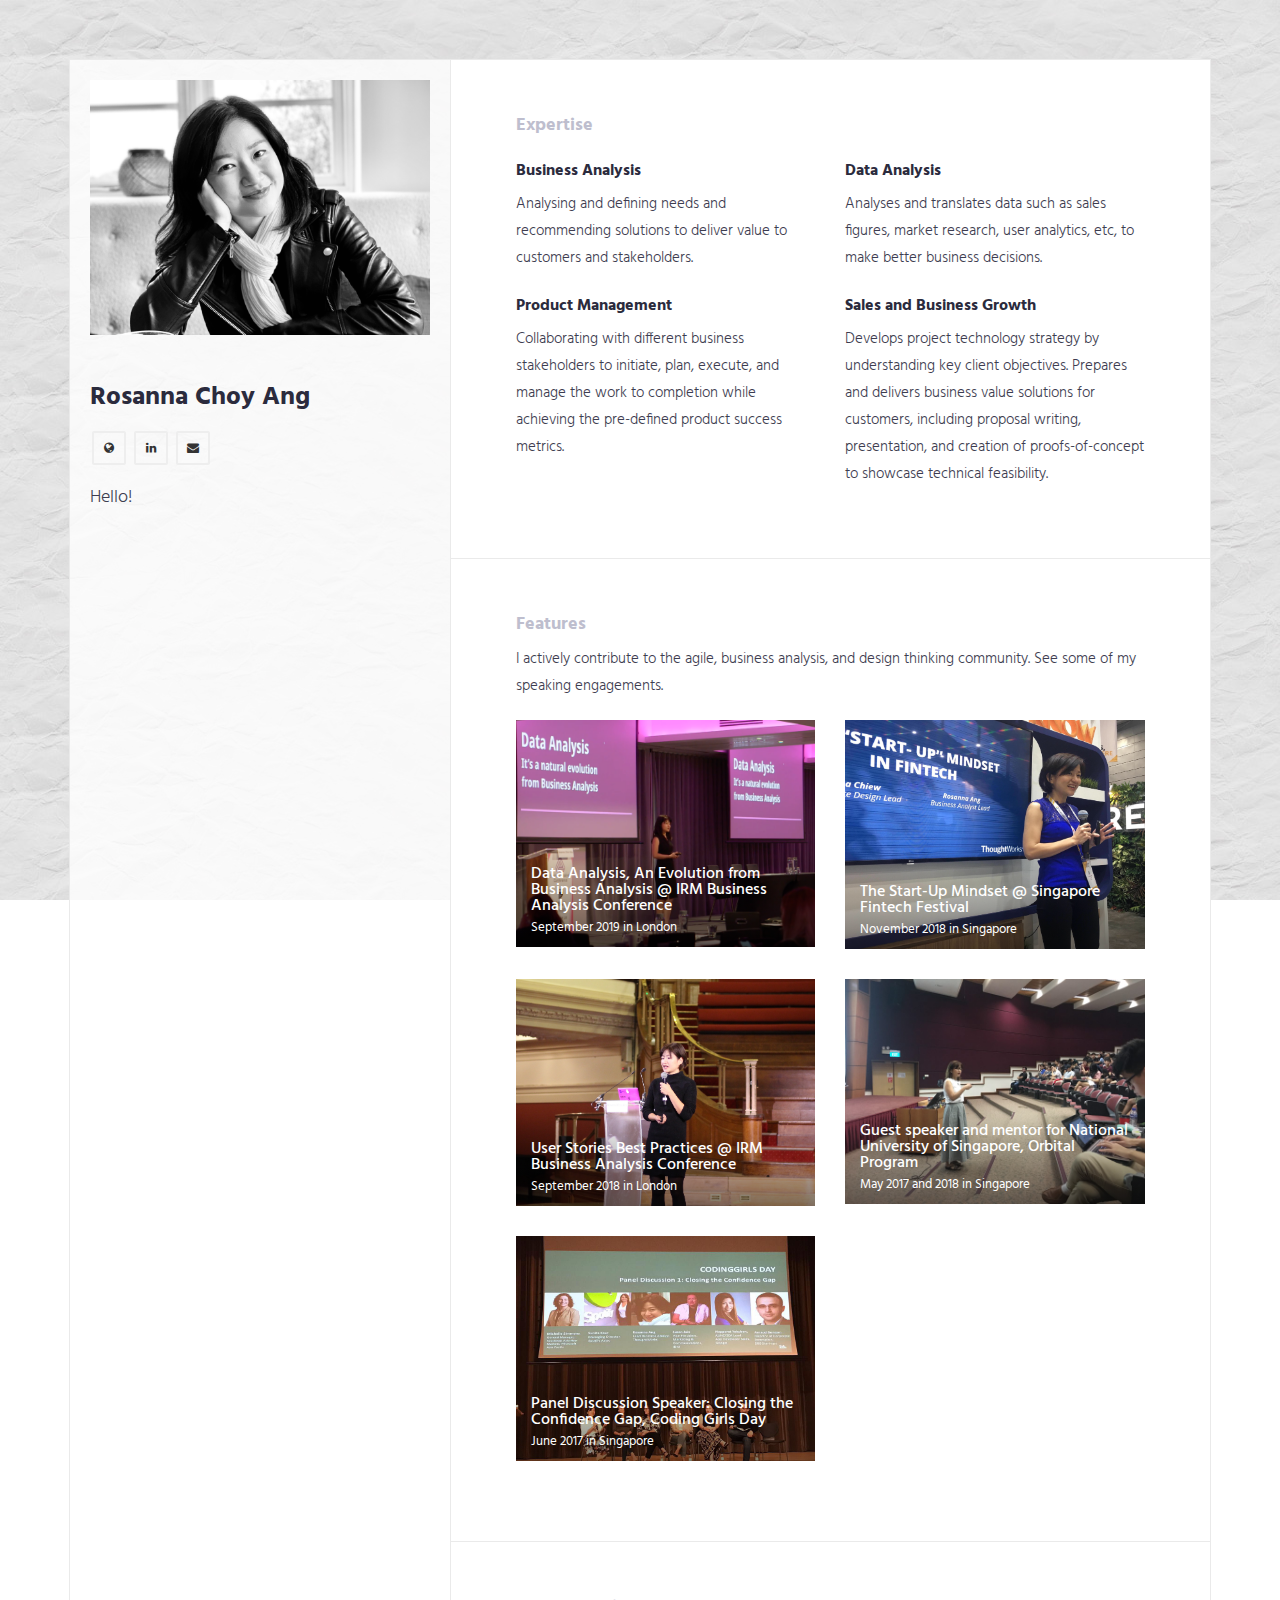
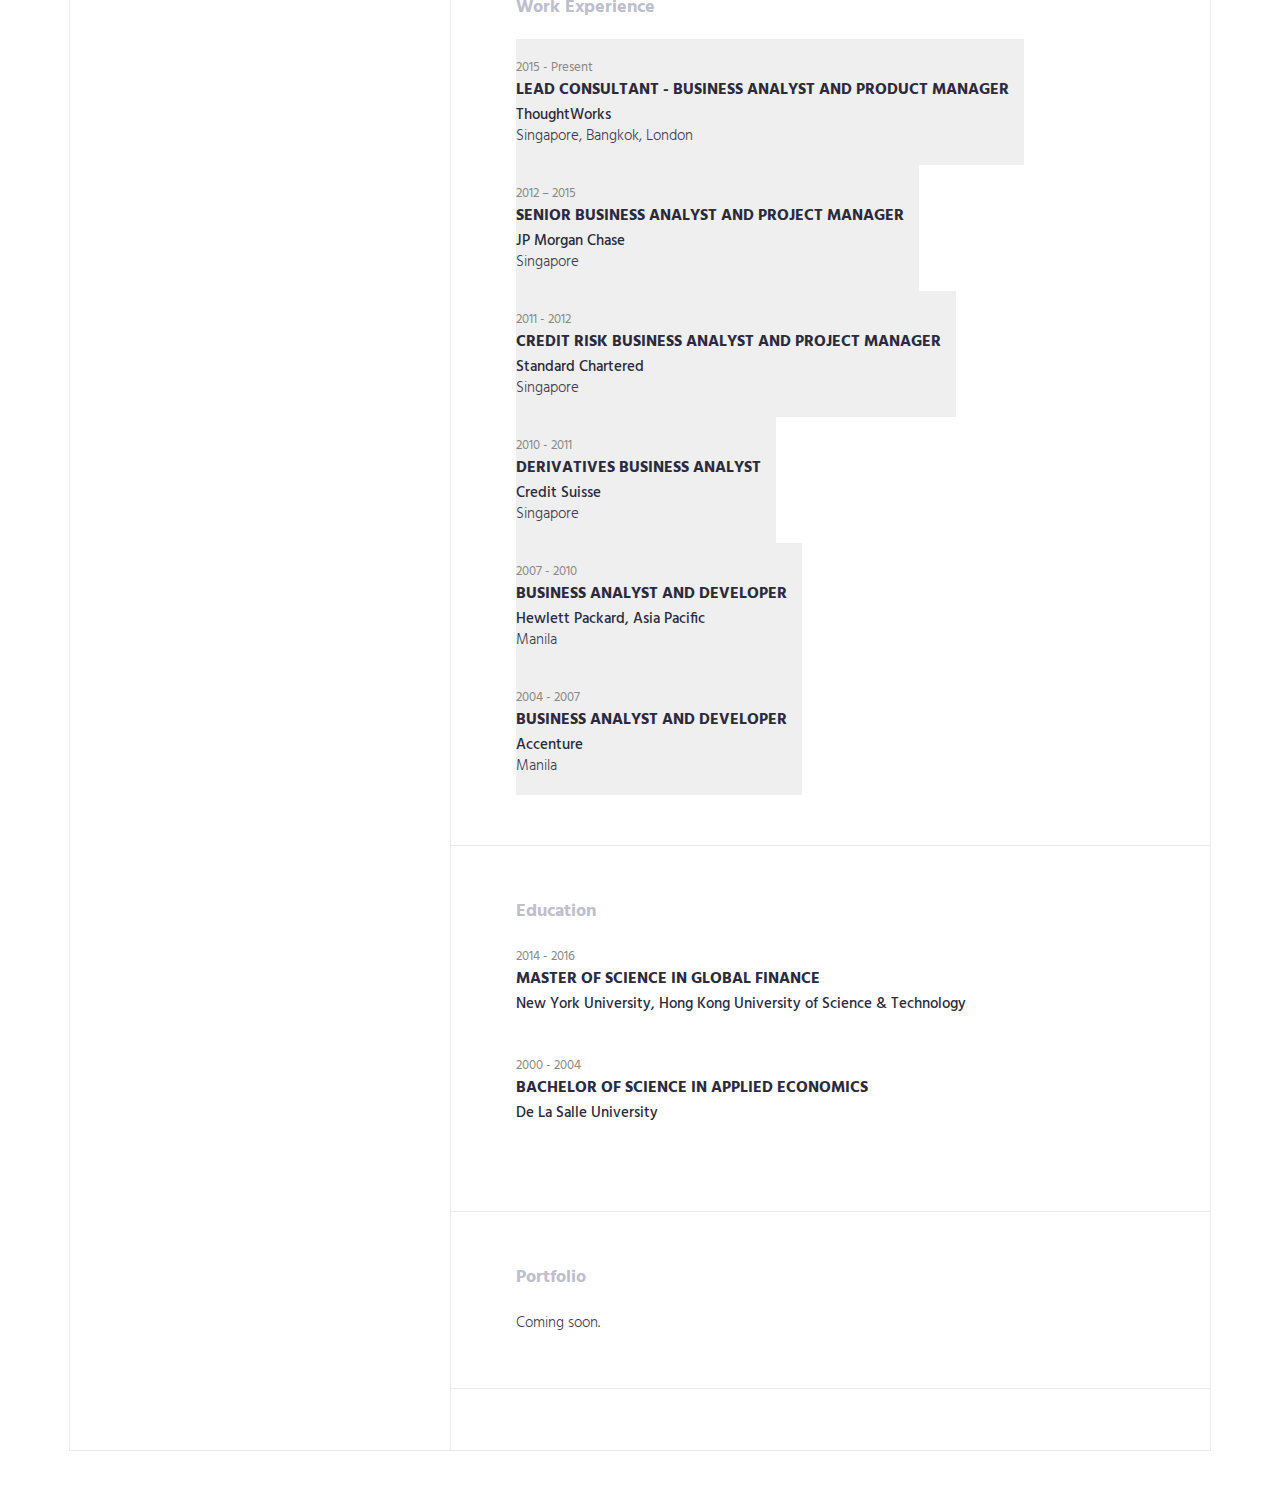
==== commit 00e5a27c: "test" ====
--- a/index.html
+++ b/index.html
@@ -81,32 +81,15 @@
               <li><a href="https://sg.linkedin.com/in/rosanna-ang"><i class="fa fa-linkedin" aria-hidden="true"></i></a></li>
               <li><a href="mailto:rosanna.c.ang@gmail.com"><i class="fa fa-envelope" aria-hidden="true"></i></a></li>
             </ul>
-            <span class="lead" style="display:none">Lead Business Analyst and Product Manager</span>
+
+            <span class="lead">Hello!</span>
 
             <div class="about-text">
 
-              <h3>Business Analysis</h3>
+
               <p>
-                Analysing and defining needs and recommending solutions to deliver value to customers and stakeholders.
+                
               </p>
-
-              <h3>Product Management</h3>
-              <p>
-                Collaborating with different business stakeholders to initiate, plan, execute, and manage the work to completion while achieving the pre-defined product success metrics.
-              </p>
-
-              <h3>Product Management</h3>
-              <p>
-                Collaborating with different business stakeholders to initiate, plan, execute, and manage the work to completion while achieving the pre-defined product success metrics.
-              </p>
-
-              <h3>Sales and Business Growth</h3>
-              <p>
-                Develops project technology strategy by understanding key client objectives. Prepares and delivers business value solutions for customers, including proposal writing, presentation, and creation of proofs-of-concept to showcase
-                technical feasibility.
-              </p>
-
-
 
             </div>
 
@@ -128,7 +111,7 @@
 
       <div class="right-col-block blocks">
         <div class="theiaStickySidebar">
-          <section class="expertise-wrapper section-wrapper gray-bg" style="display:none">
+          <section class="expertise-wrapper section-wrapper gray-bg">
             <div class="container-fluid">
               <div class="row">
                 <div class="col-md-12">
@@ -142,7 +125,11 @@
               <div class="row">
                 <div class="col-md-6">
                   <div class="expertise-item">
-
+                    <h3>Business Analysis</h3>
+
+                    <p>
+                      Analysing and defining needs and recommending solutions to deliver value to customers and stakeholders.
+                    </p>
                   </div>
                 </div>
                 <div class="col-md-6">
@@ -159,14 +146,22 @@
               <div class="row">
                 <div class="col-md-6">
                   <div class="expertise-item">
-
+                    <h3>Product Management</h3>
+
+                    <p>
+                      Collaborating with different business stakeholders to initiate, plan, execute, and manage the work to completion while achieving the pre-defined product success metrics.
+                    </p>
                   </div>
                 </div>
 
 
                 <div class="col-md-6">
                   <div class="expertise-item">
-
+                    <h3>Sales and Business Growth</h3>
+
+                    <p>
+                      Develops project technology strategy by understanding key client objectives. Prepares and delivers business value solutions for customers, including proposal writing, presentation, and creation of proofs-of-concept to showcase
+                      technical feasibility.</p>
                   </div>
                 </div>
 
